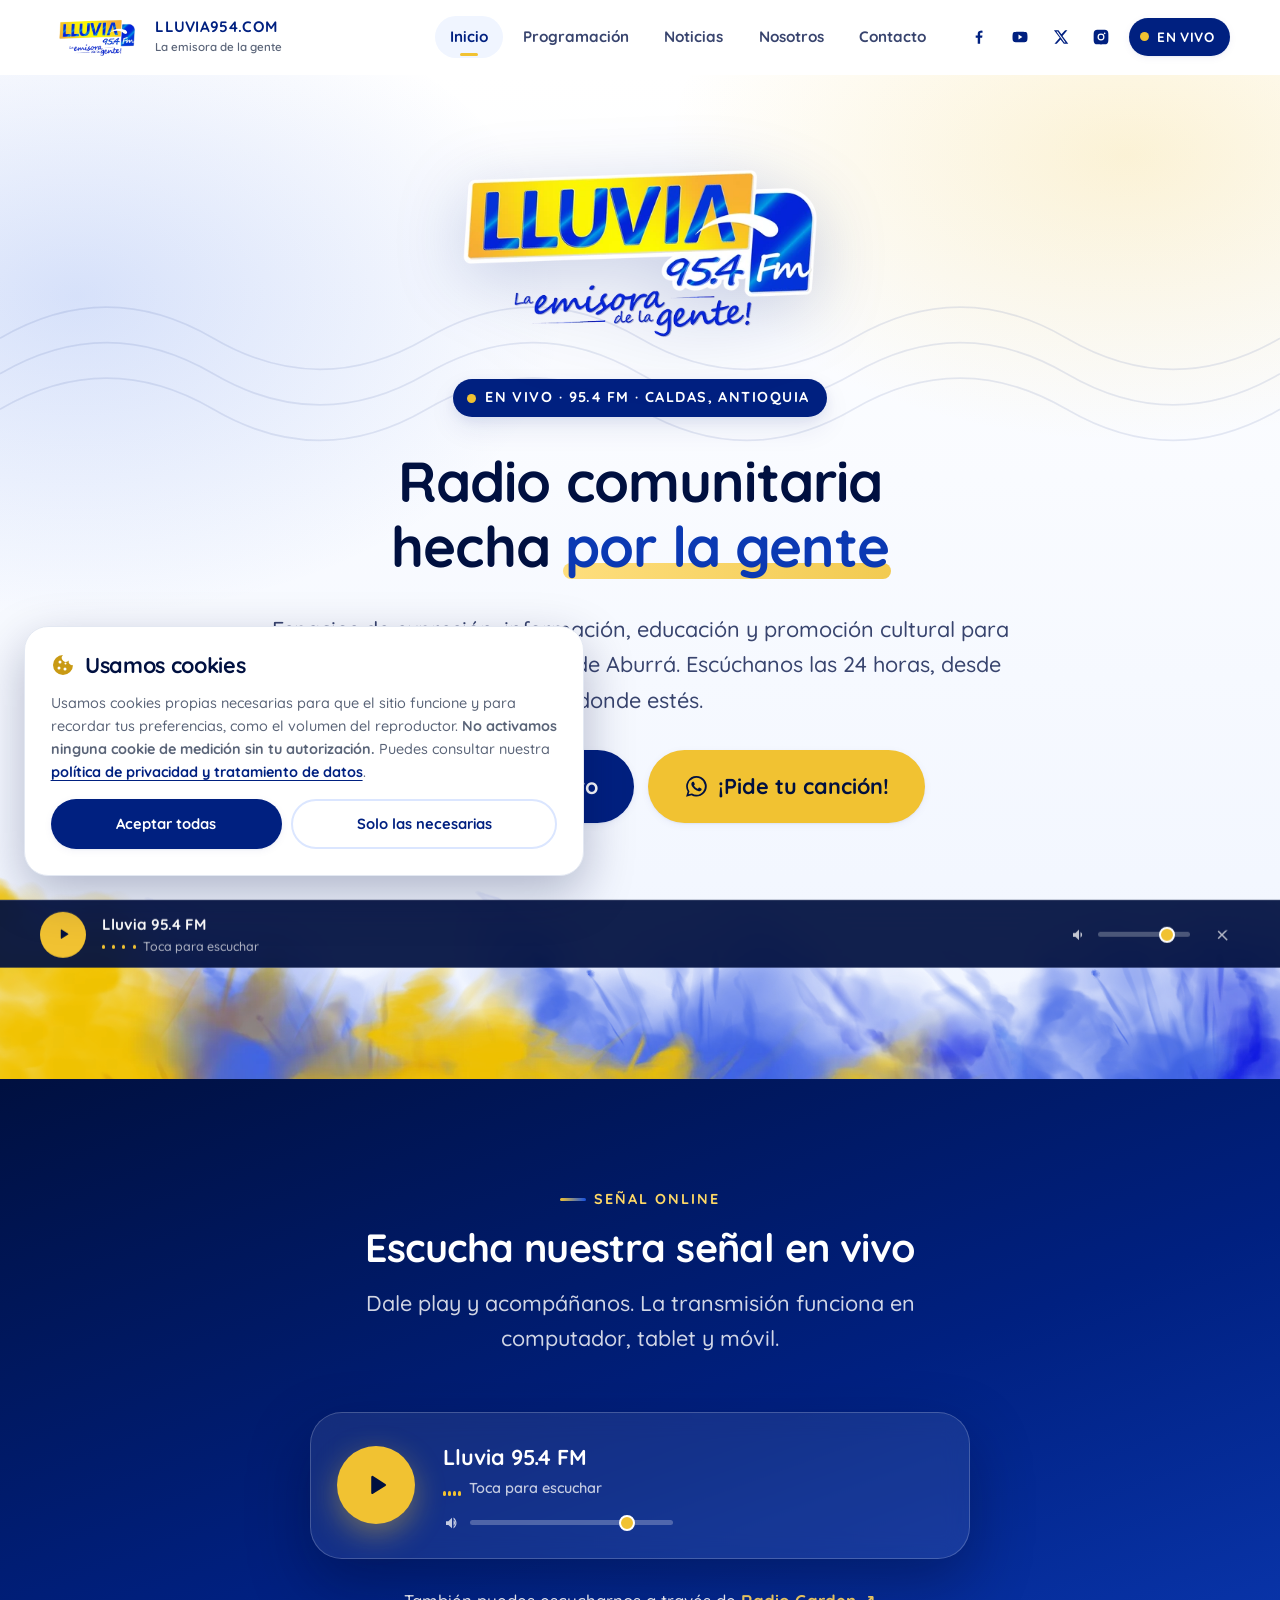
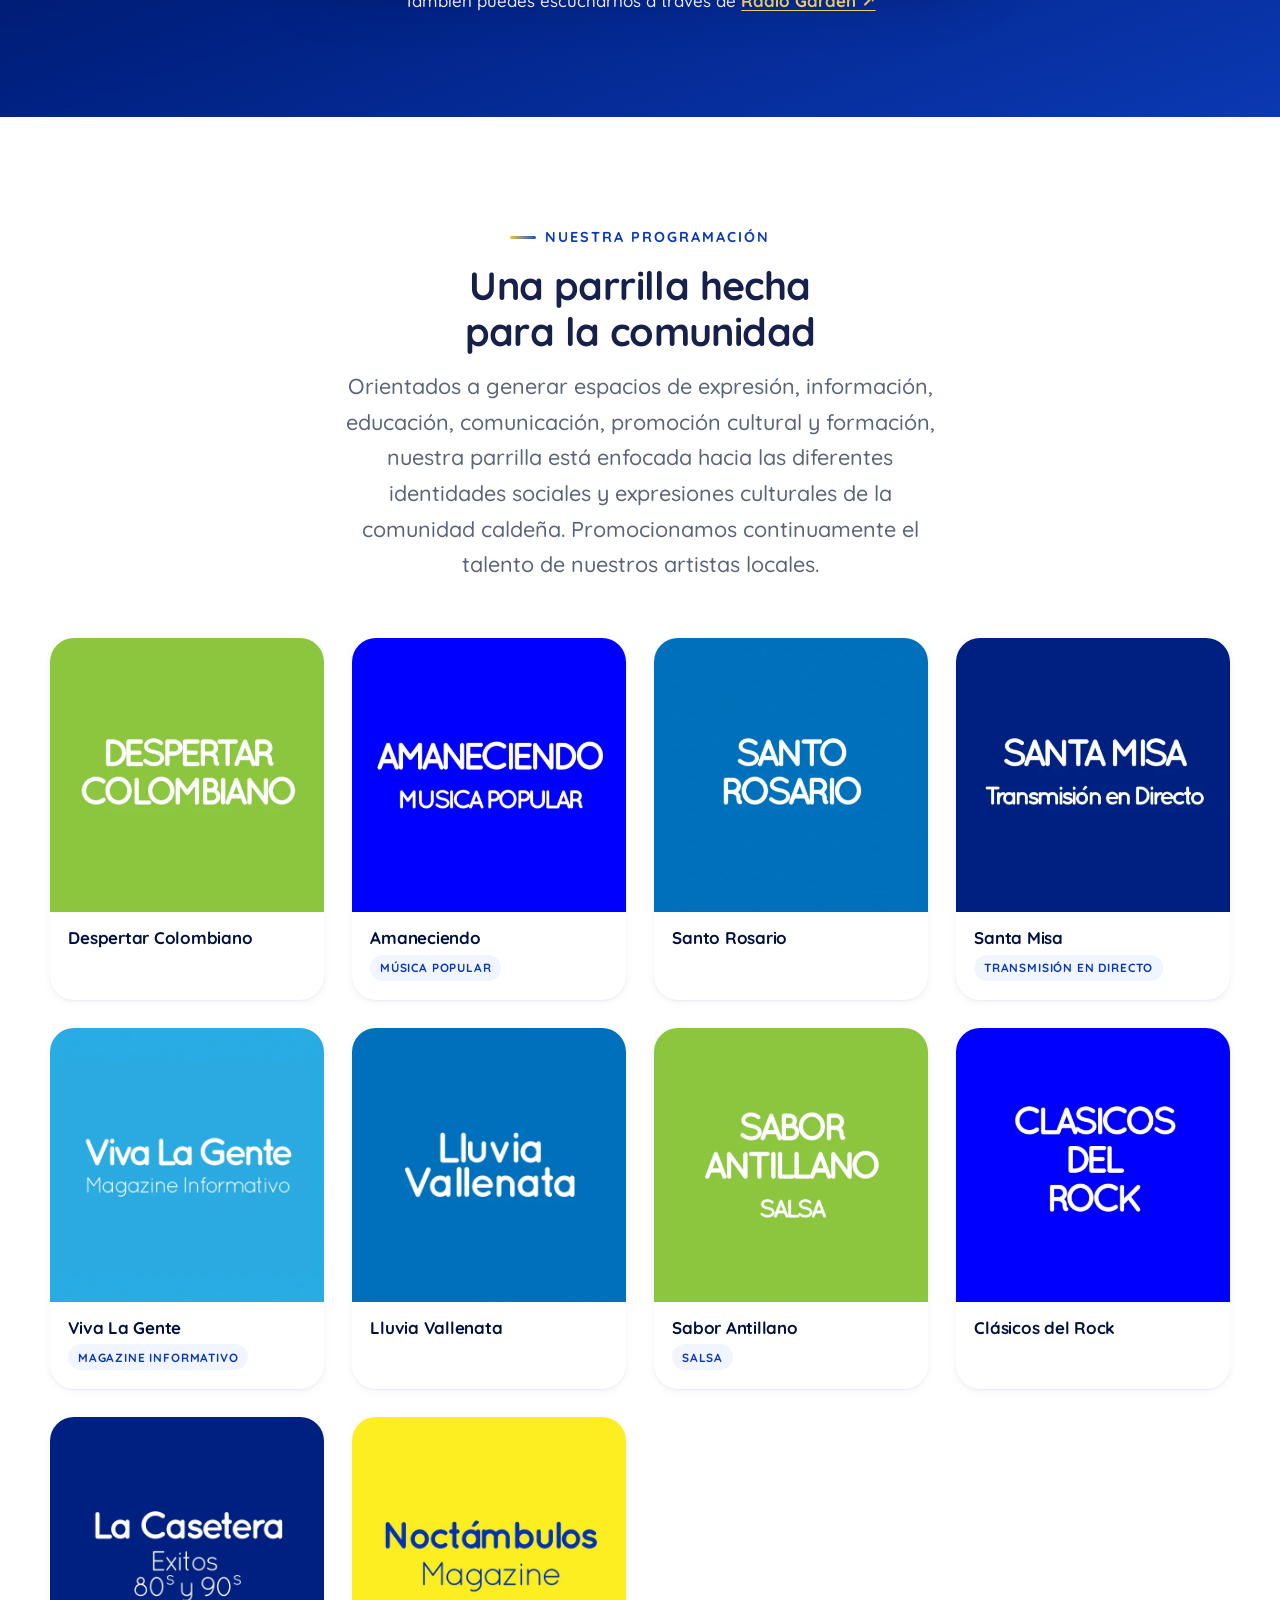
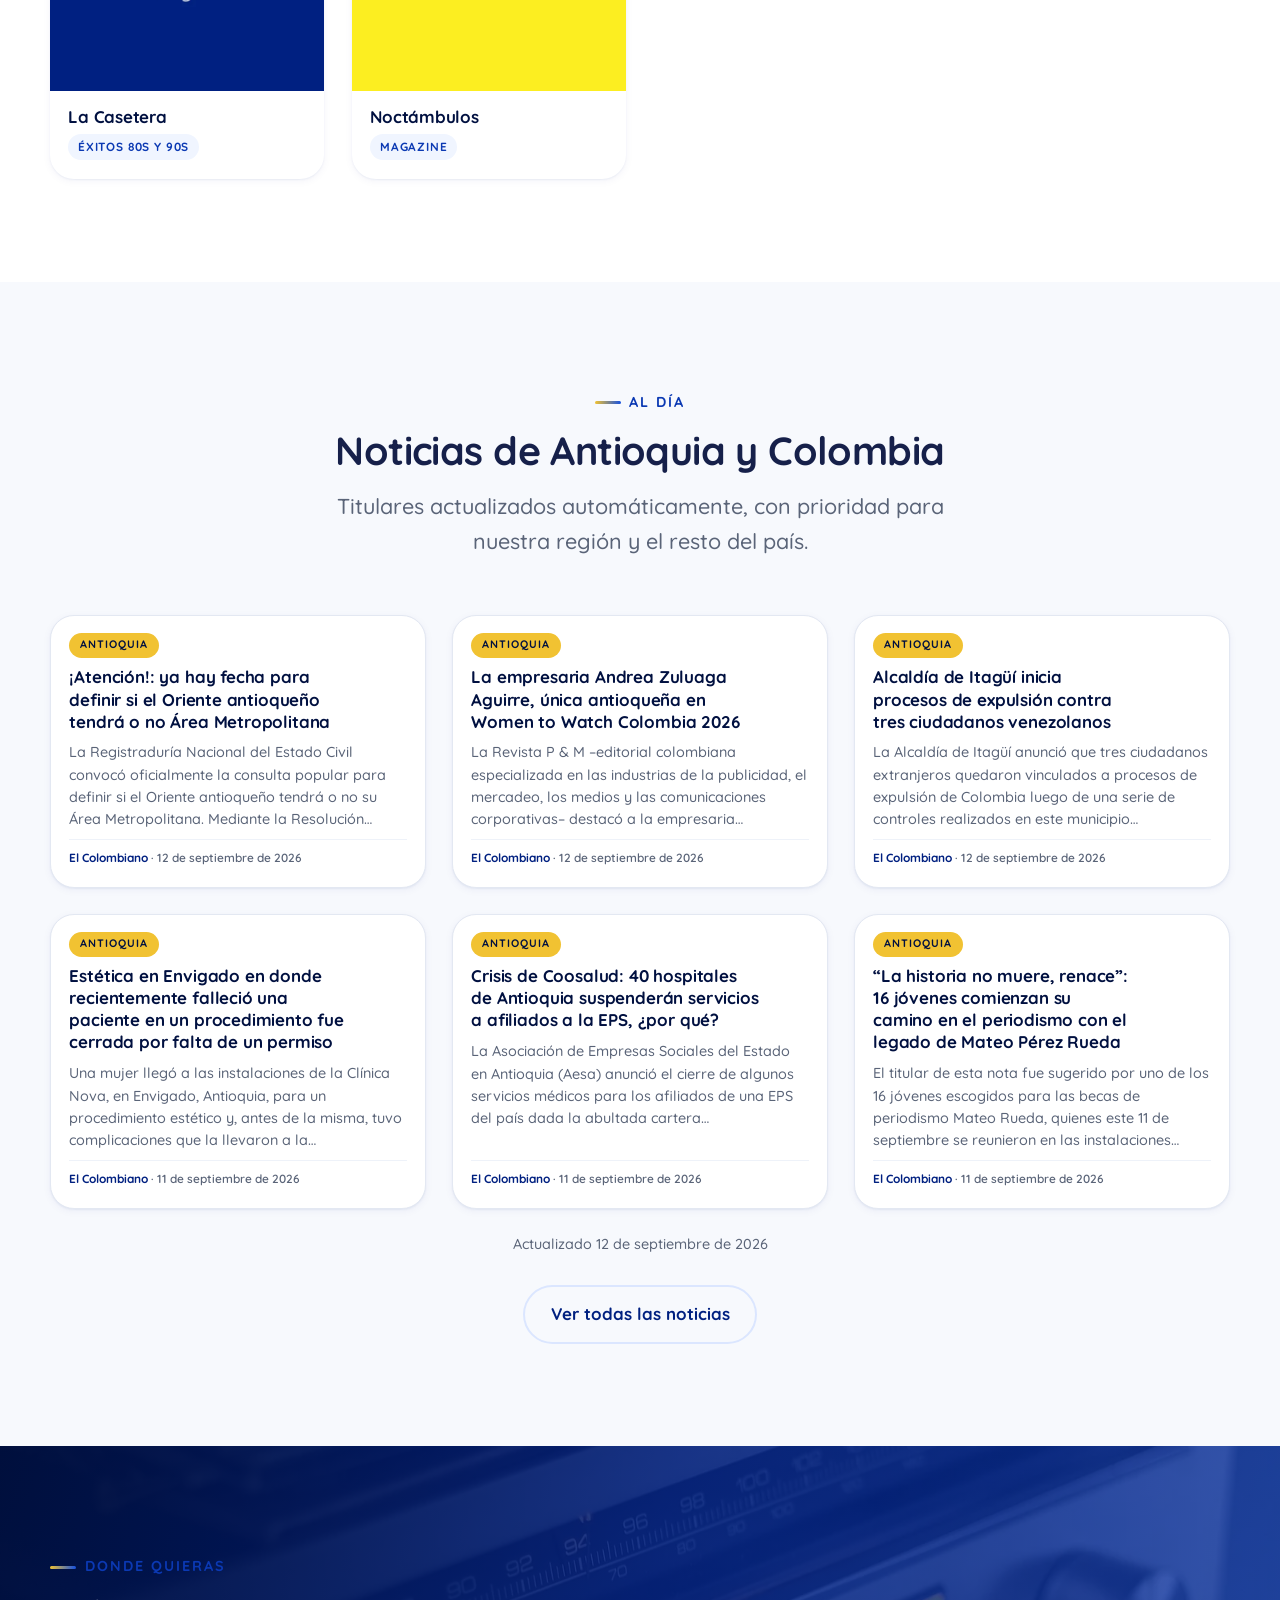
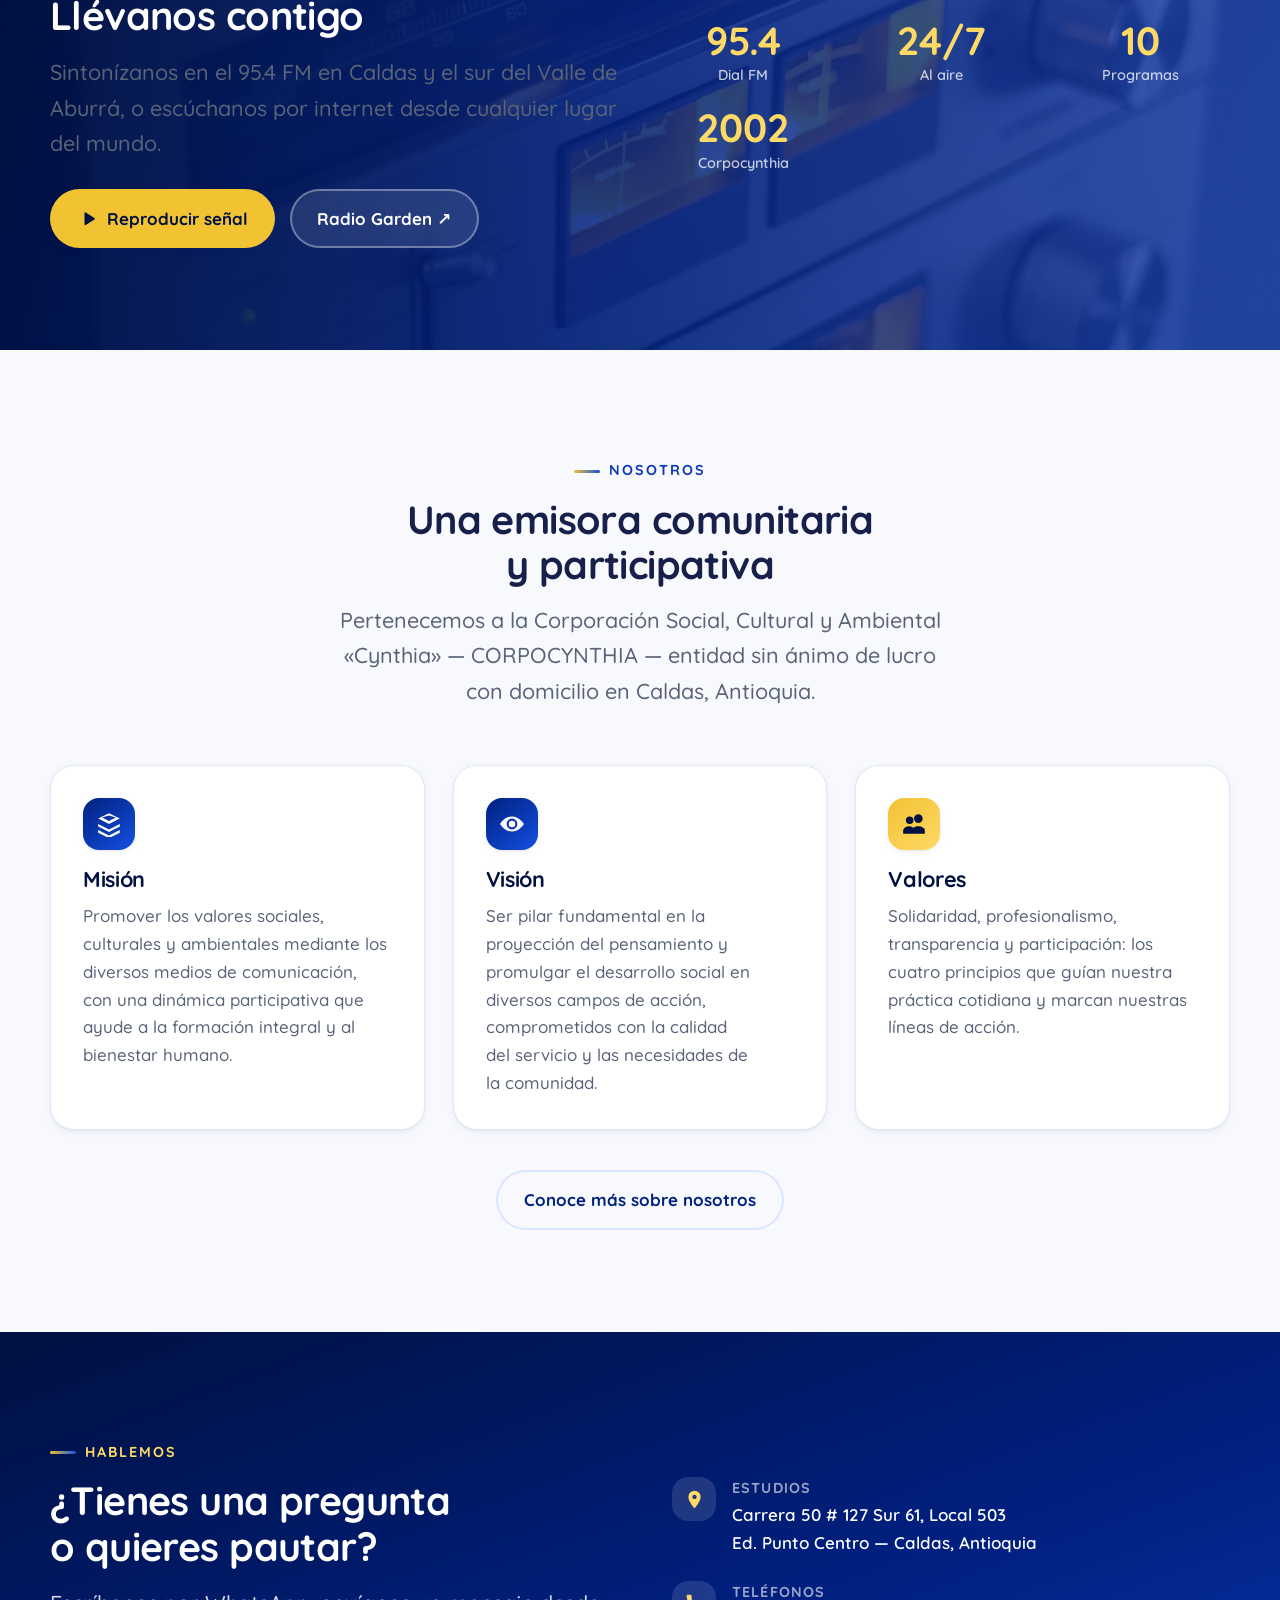
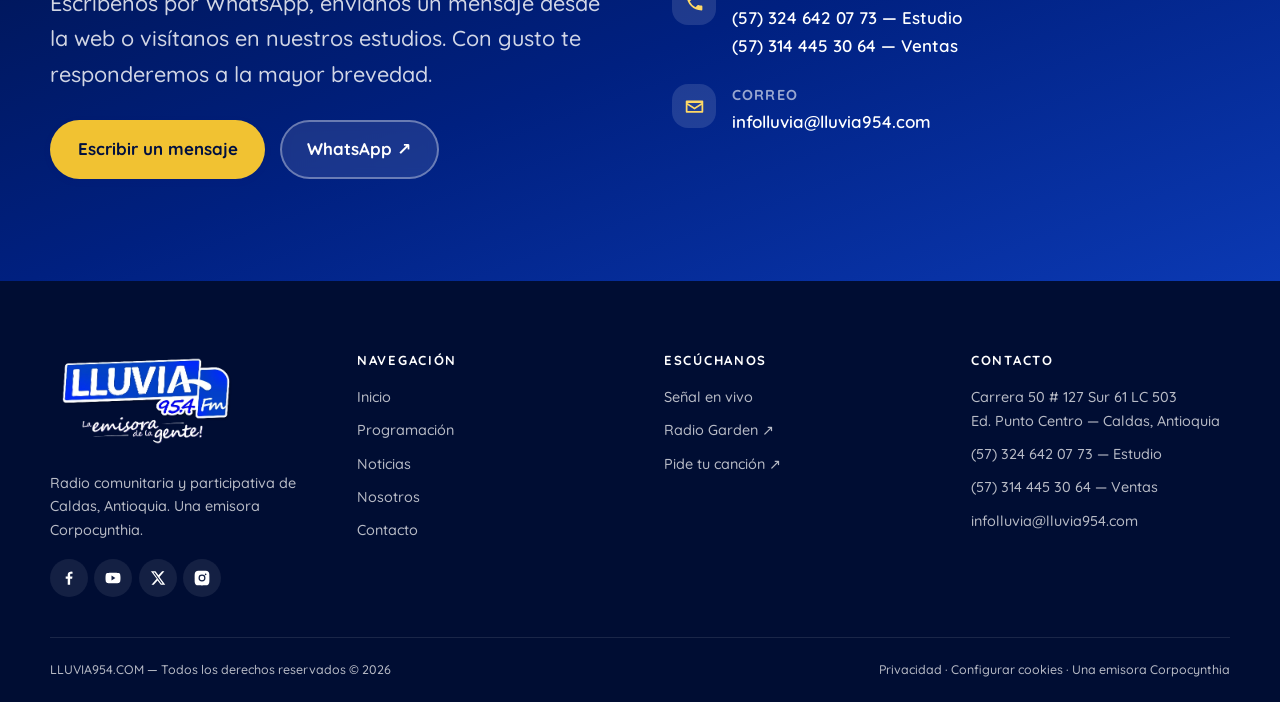
==== index.html @ 8b08c4e3 "Rediseño completo de lluvia954.com (vista previa) Moderniza la interfaz conservando la identidad vis" ====
<!DOCTYPE html>
<html lang="es-CO">
<head>
<meta charset="utf-8">
<meta name="viewport" content="width=device-width, initial-scale=1">
<title>Lluvia 95.4 FM — La emisora de la gente | Caldas, Antioquia</title>
<meta name="description" content="Escucha en vivo Lluvia 95.4 FM, la emisora comunitaria y participativa de Caldas, Antioquia. Programación cultural, informativa y musical las 24 horas.">
<meta name="author" content="Corpocynthia">
<meta name="theme-color" content="#002080">
<link rel="canonical" href="https://lluvia954.com/">

<!-- Open Graph / redes sociales -->
<meta property="og:type" content="website">
<meta property="og:locale" content="es_CO">
<meta property="og:site_name" content="LLUVIA 95.4 FM">
<meta property="og:title" content="Lluvia 95.4 FM — La emisora de la gente">
<meta property="og:description" content="Radio comunitaria y participativa de Caldas, Antioquia. Escúchanos en vivo las 24 horas.">
<meta property="og:url" content="https://lluvia954.com/">
<meta property="og:image" content="https://lluvia954.com/images/LogoHeaderHD2.png">
<meta name="twitter:card" content="summary_large_image">
<meta name="twitter:site" content="@lluvia954fm">

<link rel="icon" href="assets/img/favicon.ico" type="image/vnd.microsoft.icon">

<!-- Quicksand: tipografía actual del sitio, cargada de forma no bloqueante -->
<link rel="preconnect" href="https://fonts.googleapis.com">
<link rel="preconnect" href="https://fonts.gstatic.com" crossorigin>
<link rel="stylesheet" href="https://fonts.googleapis.com/css2?family=Quicksand:wght@500;600;700;800&display=swap">
<link rel="stylesheet" href="assets/css/style.css?v=20260912c">

<script type="application/ld+json">
{
  "@context": "https://schema.org",
  "@type": "RadioStation",
  "name": "Lluvia 95.4 FM",
  "alternateName": "La emisora de la gente",
  "url": "https://lluvia954.com/",
  "logo": "https://lluvia954.com/images/LogoHeaderHD2.png",
  "slogan": "La emisora de la gente",
  "broadcastFrequency": "95.4 FM",
  "email": "infolluvia@lluvia954.com",
  "telephone": "+573246420773",
  "parentOrganization": {
    "@type": "Organization",
    "name": "Corporación Social, Cultural y Ambiental Cynthia (CORPOCYNTHIA)"
  },
  "address": {
    "@type": "PostalAddress",
    "streetAddress": "Carrera 50 # 127 Sur 61, Local 503, Edificio Punto Centro",
    "addressLocality": "Caldas",
    "addressRegion": "Antioquia",
    "addressCountry": "CO"
  },
  "sameAs": [
    "https://www.facebook.com/lluvia95.4fm",
    "https://www.youtube.com/channel/UCA2hxiSh7EQOa8jrca1sIJg",
    "https://twitter.com/lluvia954fm",
    "https://www.instagram.com/lluvia95.4fm/"
  ]
}
</script>
</head>
<body>

<a class="skip-link" href="#contenido">Saltar al contenido</a>

<!-- ====================== CABECERA ====================== -->
<header class="site-header">
  <div class="container header-inner">
    <a class="brand" href="index.html" aria-label="Lluvia 95.4 FM — Inicio">
      <picture>
        <source srcset="assets/img/LogoHeaderHD2.webp" type="image/webp">
        <img src="assets/img/LogoHeaderHD2.png" width="580" height="259" alt="Lluvia 95.4 FM">
      </picture>
      <span class="brand-text">
        <b>LLUVIA954.COM</b>
        <span>La emisora de la gente</span>
      </span>
    </a>

    <nav class="nav" aria-label="Navegación principal">
      <ul>
        <li><a href="index.html" aria-current="page">Inicio</a></li>
        <li><a href="index.html#programacion">Programación</a></li>
        <li><a href="noticias.html">Noticias</a></li>
        <li><a href="nosotros.html">Nosotros</a></li>
        <li><a href="contacto.html">Contacto</a></li>
      </ul>
    </nav>

    <div class="header-actions">
      <ul class="social-row">
        <li><a href="https://www.facebook.com/lluvia95.4fm" target="_blank" rel="noopener" aria-label="Facebook de Lluvia 95.4 FM"><svg viewBox="0 0 24 24" fill="currentColor" aria-hidden="true"><path d="M13.5 21v-8h2.7l.4-3.1h-3.1V7.9c0-.9.25-1.5 1.54-1.5H16.7V3.63A21 21 0 0 0 14.3 3.5c-2.37 0-4 1.45-4 4.11V9.9H7.6V13h2.7v8Z"/></svg></a></li>
        <li><a href="https://www.youtube.com/channel/UCA2hxiSh7EQOa8jrca1sIJg" target="_blank" rel="noopener" aria-label="YouTube de Lluvia 95.4 FM"><svg viewBox="0 0 24 24" fill="currentColor" aria-hidden="true"><path d="M21.6 7.2a2.5 2.5 0 0 0-1.76-1.77C18.25 5 12 5 12 5s-6.25 0-7.84.43A2.5 2.5 0 0 0 2.4 7.2 26 26 0 0 0 2 12a26 26 0 0 0 .4 4.8 2.5 2.5 0 0 0 1.76 1.77C5.75 19 12 19 12 19s6.25 0 7.84-.43a2.5 2.5 0 0 0 1.76-1.77A26 26 0 0 0 22 12a26 26 0 0 0-.4-4.8ZM10 15.2V8.8l5.2 3.2Z"/></svg></a></li>
        <li><a href="https://twitter.com/lluvia954fm" target="_blank" rel="noopener" aria-label="X (Twitter) de Lluvia 95.4 FM"><svg viewBox="0 0 24 24" fill="currentColor" aria-hidden="true"><path d="M17.5 3h3l-6.56 7.5L21.7 21h-5.9l-4.4-5.77L6.3 21H3.3l7-8L2.6 3h6l4 5.3Zm-1.05 16.2h1.66L7.6 4.7H5.83Z"/></svg></a></li>
        <li><a href="https://www.instagram.com/lluvia95.4fm/" target="_blank" rel="noopener" aria-label="Instagram de Lluvia 95.4 FM"><svg viewBox="0 0 24 24" fill="currentColor" aria-hidden="true"><path d="M12 2.2c3.2 0 3.58 0 4.85.07 3.25.15 4.77 1.69 4.92 4.92.06 1.27.07 1.65.07 4.85s0 3.58-.07 4.85c-.15 3.23-1.66 4.77-4.92 4.92-1.27.06-1.64.07-4.85.07s-3.58 0-4.85-.07c-3.26-.15-4.77-1.7-4.92-4.92C2.2 15.58 2.2 15.2 2.2 12s0-3.58.07-4.85C2.42 3.92 3.93 2.38 7.15 2.23 8.42 2.2 8.8 2.2 12 2.2Zm0 5.16a4.64 4.64 0 1 0 0 9.28 4.64 4.64 0 0 0 0-9.28Zm0 7.65a3.01 3.01 0 1 1 0-6.02 3.01 3.01 0 0 1 0 6.02Zm4.83-8.89a1.08 1.08 0 1 0 0 2.17 1.08 1.08 0 0 0 0-2.17Z"/></svg></a></li>
      </ul>

      <button class="live-btn" type="button" data-player-toggle aria-pressed="false" aria-label="Reproducir la transmisión en vivo">
        <span class="live-dot" aria-hidden="true"></span>
        <span class="live-label">EN VIVO</span>
      </button>

      <button class="burger" type="button" aria-expanded="false" aria-controls="menu-movil" aria-label="Abrir menú">
        <span aria-hidden="true"></span>
      </button>
    </div>
  </div>
</header>

<!-- ====================== MENÚ MÓVIL ====================== -->
<div class="mobile-nav" id="menu-movil" aria-hidden="true">
  <div class="mobile-nav__backdrop"></div>
  <div class="mobile-nav__panel" role="dialog" aria-modal="true" aria-label="Menú de navegación">
    <div class="mobile-nav__top">
      <img src="assets/img/Welcome-LLuvia954.webp" width="479" height="240" alt="Lluvia 95.4 FM">
      <button class="mobile-nav__close" type="button" aria-label="Cerrar menú">&times;</button>
    </div>
    <nav class="mobile-nav__links" aria-label="Navegación móvil">
      <a href="index.html" aria-current="page">Inicio</a>
      <a href="index.html#programacion">Programación</a>
      <a href="noticias.html">Noticias</a>
      <a href="nosotros.html">Nosotros</a>
      <a href="contacto.html">Contacto</a>
    </nav>
    <div class="mobile-nav__footer">
      <a class="btn btn--gold btn--block" href="https://api.whatsapp.com/send?phone=573246420773&amp;text=Saludos,%20les%20contacto%20v%C3%ADa%20web." target="_blank" rel="noopener">
        <svg viewBox="0 0 24 24" fill="currentColor" aria-hidden="true"><path d="M12.04 2a9.9 9.9 0 0 0-8.5 14.94L2 22l5.2-1.5A9.9 9.9 0 1 0 12.04 2Zm0 18.1a8.2 8.2 0 0 1-4.2-1.15l-.3-.18-3.1.9.83-3.02-.2-.31a8.2 8.2 0 1 1 6.97 3.76Zm4.5-6.15c-.24-.12-1.45-.72-1.68-.8s-.39-.12-.55.12-.63.8-.78.96-.28.18-.52.06a6.7 6.7 0 0 1-3.35-2.93c-.25-.43.25-.4.72-1.33.08-.16.04-.3-.02-.42s-.55-1.33-.76-1.81c-.2-.48-.4-.41-.55-.42h-.47a.9.9 0 0 0-.65.3 2.75 2.75 0 0 0-.86 2.05 4.8 4.8 0 0 0 1 2.54 10.9 10.9 0 0 0 4.2 3.7c1.55.67 2.16.73 2.94.61.47-.07 1.45-.59 1.66-1.17s.2-1.07.14-1.17-.22-.18-.46-.3Z"/></svg>
        Pide tu canción
      </a>
      <ul class="social-row">
        <li><a href="https://www.facebook.com/lluvia95.4fm" target="_blank" rel="noopener" aria-label="Facebook"><svg viewBox="0 0 24 24" fill="currentColor" aria-hidden="true"><path d="M13.5 21v-8h2.7l.4-3.1h-3.1V7.9c0-.9.25-1.5 1.54-1.5H16.7V3.63A21 21 0 0 0 14.3 3.5c-2.37 0-4 1.45-4 4.11V9.9H7.6V13h2.7v8Z"/></svg></a></li>
        <li><a href="https://www.youtube.com/channel/UCA2hxiSh7EQOa8jrca1sIJg" target="_blank" rel="noopener" aria-label="YouTube"><svg viewBox="0 0 24 24" fill="currentColor" aria-hidden="true"><path d="M21.6 7.2a2.5 2.5 0 0 0-1.76-1.77C18.25 5 12 5 12 5s-6.25 0-7.84.43A2.5 2.5 0 0 0 2.4 7.2 26 26 0 0 0 2 12a26 26 0 0 0 .4 4.8 2.5 2.5 0 0 0 1.76 1.77C5.75 19 12 19 12 19s6.25 0 7.84-.43a2.5 2.5 0 0 0 1.76-1.77A26 26 0 0 0 22 12a26 26 0 0 0-.4-4.8ZM10 15.2V8.8l5.2 3.2Z"/></svg></a></li>
        <li><a href="https://twitter.com/lluvia954fm" target="_blank" rel="noopener" aria-label="X (Twitter)"><svg viewBox="0 0 24 24" fill="currentColor" aria-hidden="true"><path d="M17.5 3h3l-6.56 7.5L21.7 21h-5.9l-4.4-5.77L6.3 21H3.3l7-8L2.6 3h6l4 5.3Zm-1.05 16.2h1.66L7.6 4.7H5.83Z"/></svg></a></li>
        <li><a href="https://www.instagram.com/lluvia95.4fm/" target="_blank" rel="noopener" aria-label="Instagram"><svg viewBox="0 0 24 24" fill="currentColor" aria-hidden="true"><path d="M12 2.2c3.2 0 3.58 0 4.85.07 3.25.15 4.77 1.69 4.92 4.92.06 1.27.07 1.65.07 4.85s0 3.58-.07 4.85c-.15 3.23-1.66 4.77-4.92 4.92-1.27.06-1.64.07-4.85.07s-3.58 0-4.85-.07c-3.26-.15-4.77-1.7-4.92-4.92C2.2 15.58 2.2 15.2 2.2 12s0-3.58.07-4.85C2.42 3.92 3.93 2.38 7.15 2.23 8.42 2.2 8.8 2.2 12 2.2Zm0 5.16a4.64 4.64 0 1 0 0 9.28 4.64 4.64 0 0 0 0-9.28Zm0 7.65a3.01 3.01 0 1 1 0-6.02 3.01 3.01 0 0 1 0 6.02Zm4.83-8.89a1.08 1.08 0 1 0 0 2.17 1.08 1.08 0 0 0 0-2.17Z"/></svg></a></li>
      </ul>
    </div>
  </div>
</div>

<main id="contenido">

  <!-- ====================== HERO ====================== -->
  <section class="hero">
    <svg class="hero__waves" viewBox="0 0 1440 220" preserveAspectRatio="none" aria-hidden="true" focusable="false">
      <path d="M0 110 Q 120 40 240 110 T 480 110 T 720 110 T 960 110 T 1200 110 T 1440 110" fill="none" stroke="currentColor" stroke-width="2"/>
      <path d="M0 150 Q 120 80 240 150 T 480 150 T 720 150 T 960 150 T 1200 150 T 1440 150" fill="none" stroke="currentColor" stroke-width="2"/>
      <path d="M0 70 Q 120 0 240 70 T 480 70 T 720 70 T 960 70 T 1200 70 T 1440 70" fill="none" stroke="currentColor" stroke-width="2"/>
    </svg>

    <div class="container hero__inner">
      <picture>
        <source srcset="assets/img/LogoHeaderHD2.webp" type="image/webp">
        <img class="hero__logo" src="assets/img/LogoHeaderHD2.png" width="580" height="259" fetchpriority="high"
             alt="Lluvia 95.4 FM — La emisora de la gente">
      </picture>

      <span class="live-pill">
        <span class="live-dot" aria-hidden="true"></span>
        En vivo · 95.4 FM · Caldas, Antioquia
      </span>

      <h1>Radio comunitaria hecha <em>por la gente</em></h1>

      <p class="hero__lead">
        Espacios de expresión, información, educación y promoción cultural para Caldas
        y todo el sur del Valle de Aburrá. Escúchanos las 24 horas, desde donde estés.
      </p>

      <div class="btn-row btn-row--center">
        <button class="btn btn--primary btn--lg" type="button" data-player-toggle aria-pressed="false" aria-label="Reproducir la transmisión en vivo">
          <svg viewBox="0 0 24 24" fill="currentColor" aria-hidden="true"><path d="M8 5.14v13.72a1 1 0 0 0 1.53.85l10.74-6.86a1 1 0 0 0 0-1.7L9.53 4.29A1 1 0 0 0 8 5.14Z"/></svg>
          Escuchar en vivo
        </button>
        <a class="btn btn--gold btn--lg" href="https://api.whatsapp.com/send?phone=573246420773&amp;text=Saludos,%20les%20contacto%20v%C3%ADa%20web." target="_blank" rel="noopener">
          <svg viewBox="0 0 24 24" fill="currentColor" aria-hidden="true"><path d="M12.04 2a9.9 9.9 0 0 0-8.5 14.94L2 22l5.2-1.5A9.9 9.9 0 1 0 12.04 2Zm0 18.1a8.2 8.2 0 0 1-4.2-1.15l-.3-.18-3.1.9.83-3.02-.2-.31a8.2 8.2 0 1 1 6.97 3.76Zm4.5-6.15c-.24-.12-1.45-.72-1.68-.8s-.39-.12-.55.12-.63.8-.78.96-.28.18-.52.06a6.7 6.7 0 0 1-3.35-2.93c-.25-.43.25-.4.72-1.33.08-.16.04-.3-.02-.42s-.55-1.33-.76-1.81c-.2-.48-.4-.41-.55-.42h-.47a.9.9 0 0 0-.65.3 2.75 2.75 0 0 0-.86 2.05 4.8 4.8 0 0 0 1 2.54 10.9 10.9 0 0 0 4.2 3.7c1.55.67 2.16.73 2.94.61.47-.07 1.45-.59 1.66-1.17s.2-1.07.14-1.17-.22-.18-.46-.3Z"/></svg>
          ¡Pide tu canción!
        </a>
      </div>
    </div>

    <img class="hero__brush" src="assets/img/BG-HEAD2.webp" width="1920" height="800" alt="" aria-hidden="true">
  </section>

  <!-- ====================== REPRODUCTOR ====================== -->
  <section class="section section--blue" id="escuchar">
    <div class="container">
      <div class="section-head reveal">
        <span class="eyebrow">Señal online</span>
        <h2>Escucha nuestra señal en vivo</h2>
        <p>Dale play y acompáñanos. La transmisión funciona en computador, tablet y móvil.</p>
      </div>

      <div class="player-card reveal" data-delay="1">
        <button class="play-btn" type="button" data-player-toggle aria-pressed="false" aria-label="Reproducir la transmisión en vivo">
          <svg class="icon-play" viewBox="0 0 24 24" fill="currentColor" aria-hidden="true"><path d="M8 5.14v13.72a1 1 0 0 0 1.53.85l10.74-6.86a1 1 0 0 0 0-1.7L9.53 4.29A1 1 0 0 0 8 5.14Z"/></svg>
          <svg class="icon-pause" viewBox="0 0 24 24" fill="currentColor" aria-hidden="true"><path d="M7 4.5h3.5v15H7Zm6.5 0H17v15h-3.5Z"/></svg>
        </button>

        <div class="player-meta">
          <p class="player-meta__station">Lluvia 95.4 FM</p>
          <p class="player-meta__status">
            <span class="eq" data-active="false" aria-hidden="true"><span></span><span></span><span></span><span></span></span>
            <span data-player-status role="status">Toca para escuchar</span>
          </p>
          <div class="volume-row">
            <svg viewBox="0 0 24 24" fill="currentColor" aria-hidden="true"><path d="M4 9.5v5h3.2L12 18.9V5.1L7.2 9.5Zm12.2 2.5a4 4 0 0 0-2.2-3.58v7.15A4 4 0 0 0 16.2 12Zm-2.2-7.2v2.06a6.5 6.5 0 0 1 0 10.28v2.06a8.5 8.5 0 0 0 0-14.4Z"/></svg>
            <label class="visually-hidden" for="vol-hero">Volumen</label>
            <input id="vol-hero" type="range" min="0" max="100" value="80" data-player-volume>
          </div>
        </div>
      </div>

      <p class="text-center mt-3 reveal" data-delay="2">
        También puedes escucharnos a través de
        <a href="http://radio.garden/listen/lluvia-stereo-radio/9Hl8FhTi" target="_blank" rel="noopener"
           style="color:var(--gold-400);font-weight:700">Radio Garden ↗</a>
      </p>
    </div>
  </section>

  <!-- ====================== PROGRAMACIÓN ====================== -->
  <section class="section" id="programacion">
    <div class="container">
      <div class="section-head reveal">
        <span class="eyebrow">Nuestra programación</span>
        <h2>Una parrilla hecha para la comunidad</h2>
        <p>
          Orientados a generar espacios de expresión, información, educación, comunicación,
          promoción cultural y formación, nuestra parrilla está enfocada hacia las diferentes
          identidades sociales y expresiones culturales de la comunidad caldeña. Promocionamos
          continuamente el talento de nuestros artistas locales.
        </p>
      </div>

      <div class="grid grid--4">
        <article class="program reveal">
          <div class="program__media"><img src="assets/img/P01-DC.webp" width="600" height="600" loading="lazy" alt="Despertar Colombiano"></div>
          <div class="program__body"><h3>Despertar Colombiano</h3></div>
        </article>

        <article class="program reveal" data-delay="1">
          <div class="program__media"><img src="assets/img/P03-AM.webp" width="600" height="600" loading="lazy" alt="Amaneciendo"></div>
          <div class="program__body"><h3>Amaneciendo</h3><span class="program__tag">Música popular</span></div>
        </article>

        <article class="program reveal" data-delay="2">
          <div class="program__media"><img src="assets/img/P02-SR.webp" width="600" height="600" loading="lazy" alt="Santo Rosario"></div>
          <div class="program__body"><h3>Santo Rosario</h3></div>
        </article>

        <article class="program reveal" data-delay="3">
          <div class="program__media"><img src="assets/img/P05-SM.webp" width="600" height="600" loading="lazy" alt="Santa Misa"></div>
          <div class="program__body"><h3>Santa Misa</h3><span class="program__tag">Transmisión en directo</span></div>
        </article>

        <article class="program reveal">
          <div class="program__media"><img src="assets/img/P04-VV.webp" width="600" height="600" loading="lazy" alt="Viva La Gente"></div>
          <div class="program__body"><h3>Viva La Gente</h3><span class="program__tag">Magazine informativo</span></div>
        </article>

        <article class="program reveal" data-delay="1">
          <div class="program__media"><img src="assets/img/P07-LV.webp" width="600" height="600" loading="lazy" alt="Lluvia Vallenata"></div>
          <div class="program__body"><h3>Lluvia Vallenata</h3></div>
        </article>

        <article class="program reveal" data-delay="2">
          <div class="program__media"><img src="assets/img/P06-SA.webp" width="600" height="600" loading="lazy" alt="Sabor Antillano"></div>
          <div class="program__body"><h3>Sabor Antillano</h3><span class="program__tag">Salsa</span></div>
        </article>

        <article class="program reveal" data-delay="3">
          <div class="program__media"><img src="assets/img/P08-CR.webp" width="600" height="600" loading="lazy" alt="Clásicos del Rock"></div>
          <div class="program__body"><h3>Clásicos del Rock</h3></div>
        </article>

        <article class="program reveal">
          <div class="program__media"><img src="assets/img/P10-LC.webp" width="600" height="600" loading="lazy" alt="La Casetera"></div>
          <div class="program__body"><h3>La Casetera</h3><span class="program__tag">Éxitos 80s y 90s</span></div>
        </article>

        <article class="program reveal" data-delay="1">
          <div class="program__media"><img src="assets/img/P09-NT.webp" width="600" height="600" loading="lazy" alt="Noctámbulos"></div>
          <div class="program__body"><h3>Noctámbulos</h3><span class="program__tag">Magazine</span></div>
        </article>
      </div>
    </div>
  </section>


  <!-- ====================== NOTICIAS ====================== -->
  <section class="section section--tint" id="noticias" data-noticias-seccion>
    <div class="container">
      <div class="section-head reveal">
        <span class="eyebrow">Al día</span>
        <h2>Noticias de Antioquia y Colombia</h2>
        <p>Titulares actualizados automáticamente, con prioridad para nuestra región y el resto del país.</p>
      </div>
      <p class="noticias-estado" data-noticias-estado>Cargando noticias…</p>
      <div class="noticias-grid" data-noticias data-limite="6"></div>
      <time class="noticias-sello" data-noticias-actualizado></time>
      <div class="btn-row btn-row--center mt-3">
        <a class="btn btn--ghost" href="noticias.html">Ver todas las noticias</a>
      </div>
    </div>
  </section>

  <!-- ====================== BANDA CON FOTO ====================== -->
  <section class="section media-band">
    <img class="media-band__bg" src="assets/img/Hifi.webp" width="1600" height="1067" loading="lazy" alt="" aria-hidden="true">
    <div class="container">
      <div class="grid grid--2" style="align-items:center">
        <div class="reveal">
          <span class="eyebrow">Donde quieras</span>
          <h2>Llévanos contigo</h2>
          <p class="lead mt-2">
            Sintonízanos en el 95.4 FM en Caldas y el sur del Valle de Aburrá, o escúchanos
            por internet desde cualquier lugar del mundo.
          </p>
          <div class="btn-row mt-3">
            <button class="btn btn--gold" type="button" data-player-toggle aria-pressed="false" aria-label="Reproducir la transmisión en vivo">
              <svg viewBox="0 0 24 24" fill="currentColor" aria-hidden="true"><path d="M8 5.14v13.72a1 1 0 0 0 1.53.85l10.74-6.86a1 1 0 0 0 0-1.7L9.53 4.29A1 1 0 0 0 8 5.14Z"/></svg>
              Reproducir señal
            </button>
            <a class="btn btn--on-blue" href="http://radio.garden/listen/lluvia-stereo-radio/9Hl8FhTi" target="_blank" rel="noopener">Radio Garden ↗</a>
          </div>
        </div>

        <div class="stats reveal" data-delay="1">
          <div class="stat"><b>95.4</b><span>Dial FM</span></div>
          <div class="stat"><b>24/7</b><span>Al aire</span></div>
          <div class="stat"><b>10</b><span>Programas</span></div>
          <div class="stat"><b>2002</b><span>Corpocynthia</span></div>
        </div>
      </div>
    </div>
  </section>

  <!-- ====================== QUIÉNES SOMOS ====================== -->
  <section class="section section--tint">
    <div class="container">
      <div class="section-head reveal">
        <span class="eyebrow">Nosotros</span>
        <h2>Una emisora comunitaria y participativa</h2>
        <p>
          Pertenecemos a la Corporación Social, Cultural y Ambiental «Cynthia» — CORPOCYNTHIA —
          entidad sin ánimo de lucro con domicilio en Caldas, Antioquia.
        </p>
      </div>

      <div class="grid grid--3">
        <article class="card reveal">
          <div class="card__icon" aria-hidden="true"><svg viewBox="0 0 24 24" fill="currentColor"><path d="M12 2 2 7l10 5 10-5Zm0 7.2L5.6 6 12 4.2 18.4 6ZM2 12l10 5 10-5v2.4l-10 5-10-5Zm0 5.6 10 5 10-5V20l-10 5-10-5Z"/></svg></div>
          <h3>Misión</h3>
          <p>
            Promover los valores sociales, culturales y ambientales mediante los diversos medios
            de comunicación, con una dinámica participativa que ayude a la formación integral
            y al bienestar humano.
          </p>
        </article>

        <article class="card reveal" data-delay="1">
          <div class="card__icon" aria-hidden="true"><svg viewBox="0 0 24 24" fill="currentColor"><path d="M12 5C6.5 5 2.5 9.5 1 12c1.5 2.5 5.5 7 11 7s9.5-4.5 11-7c-1.5-2.5-5.5-7-11-7Zm0 12a5 5 0 1 1 0-10 5 5 0 0 1 0 10Zm0-8a3 3 0 1 0 0 6 3 3 0 0 0 0-6Z"/></svg></div>
          <h3>Visión</h3>
          <p>
            Ser pilar fundamental en la proyección del pensamiento y promulgar el desarrollo
            social en diversos campos de acción, comprometidos con la calidad del servicio
            y las necesidades de la comunidad.
          </p>
        </article>

        <article class="card reveal" data-delay="2">
          <div class="card__icon card__icon--gold" aria-hidden="true"><svg viewBox="0 0 24 24" fill="currentColor"><path d="M16 11a4 4 0 1 0-4-4 4 4 0 0 0 4 4Zm-8 1a3.5 3.5 0 1 0-3.5-3.5A3.5 3.5 0 0 0 8 12Zm0 2c-2.7 0-6 1.34-6 4v3h8v-3c0-1.1.45-2.1 1.2-2.9A9.6 9.6 0 0 0 8 14Zm8 0c-3.1 0-6 1.57-6 3.6V21h12v-3.4c0-2.03-2.9-3.6-6-3.6Z"/></svg></div>
          <h3>Valores</h3>
          <p>
            Solidaridad, profesionalismo, transparencia y participación: los cuatro principios
            que guían nuestra práctica cotidiana y marcan nuestras líneas de acción.
          </p>
        </article>
      </div>

      <div class="btn-row btn-row--center mt-4 reveal">
        <a class="btn btn--ghost" href="nosotros.html">Conoce más sobre nosotros</a>
      </div>
    </div>
  </section>

  <!-- ====================== CONTACTO ====================== -->
  <section class="section section--blue">
    <div class="container">
      <div class="grid grid--2" style="align-items:center;gap:clamp(2rem,5vw,4rem)">
        <div class="reveal">
          <span class="eyebrow">Hablemos</span>
          <h2>¿Tienes una pregunta o quieres pautar?</h2>
          <p class="lead mt-2">
            Escríbenos por WhatsApp, envíanos un mensaje desde la web o visítanos en nuestros estudios.
            Con gusto te responderemos a la mayor brevedad.
          </p>
          <div class="btn-row mt-3">
            <a class="btn btn--gold" href="contacto.html">Escribir un mensaje</a>
            <a class="btn btn--on-blue" href="https://api.whatsapp.com/send?phone=573246420773&amp;text=Saludos,%20les%20contacto%20v%C3%ADa%20web." target="_blank" rel="noopener">WhatsApp ↗</a>
          </div>
        </div>

        <div class="grid reveal" data-delay="1" style="gap:1.5rem">
          <div class="contact-item">
            <span class="contact-item__icon" aria-hidden="true"><svg viewBox="0 0 24 24" fill="currentColor"><path d="M12 2a7 7 0 0 0-7 7c0 5.25 7 13 7 13s7-7.75 7-13a7 7 0 0 0-7-7Zm0 9.5A2.5 2.5 0 1 1 14.5 9 2.5 2.5 0 0 1 12 11.5Z"/></svg></span>
            <div><b>Estudios</b><p>Carrera 50 # 127 Sur 61, Local 503<br>Ed. Punto Centro — Caldas, Antioquia</p></div>
          </div>
          <div class="contact-item">
            <span class="contact-item__icon" aria-hidden="true"><svg viewBox="0 0 24 24" fill="currentColor"><path d="M6.6 10.8a15.1 15.1 0 0 0 6.6 6.6l2.2-2.2a1 1 0 0 1 1-.24 11.4 11.4 0 0 0 3.6.58 1 1 0 0 1 1 1V20a1 1 0 0 1-1 1A17 17 0 0 1 3 4a1 1 0 0 1 1-1h3.5a1 1 0 0 1 1 1 11.4 11.4 0 0 0 .58 3.6 1 1 0 0 1-.25 1Z"/></svg></span>
            <div><b>Teléfonos</b><p><a href="tel:+573246420773">(57) 324 642 07 73</a> — Estudio<br><a href="tel:+573144453064">(57) 314 445 30 64</a> — Ventas</p></div>
          </div>
          <div class="contact-item">
            <span class="contact-item__icon" aria-hidden="true"><svg viewBox="0 0 24 24" fill="currentColor"><path d="M3 5h18a1 1 0 0 1 1 1v12a1 1 0 0 1-1 1H3a1 1 0 0 1-1-1V6a1 1 0 0 1 1-1Zm9 8.1 8-5.1H4Zm0 2.3L4 10.2V17h16v-6.8Z"/></svg></span>
            <div><b>Correo</b><p><a href="mailto:infolluvia@lluvia954.com">infolluvia@lluvia954.com</a></p></div>
          </div>
        </div>
      </div>
    </div>
  </section>

</main>

<!-- ====================== PIE DE PÁGINA ====================== -->
<footer class="site-footer">
  <div class="container">
    <div class="footer-grid">
      <div class="footer-brand">
        <img src="assets/img/Welcome-LLuvia954.webp" width="479" height="240" loading="lazy" alt="Lluvia 95.4 FM">
        <p>Radio comunitaria y participativa de Caldas, Antioquia. Una emisora Corpocynthia.</p>
        <ul class="social-row mt-2">
          <li><a href="https://www.facebook.com/lluvia95.4fm" target="_blank" rel="noopener" aria-label="Facebook"><svg viewBox="0 0 24 24" fill="currentColor" aria-hidden="true"><path d="M13.5 21v-8h2.7l.4-3.1h-3.1V7.9c0-.9.25-1.5 1.54-1.5H16.7V3.63A21 21 0 0 0 14.3 3.5c-2.37 0-4 1.45-4 4.11V9.9H7.6V13h2.7v8Z"/></svg></a></li>
          <li><a href="https://www.youtube.com/channel/UCA2hxiSh7EQOa8jrca1sIJg" target="_blank" rel="noopener" aria-label="YouTube"><svg viewBox="0 0 24 24" fill="currentColor" aria-hidden="true"><path d="M21.6 7.2a2.5 2.5 0 0 0-1.76-1.77C18.25 5 12 5 12 5s-6.25 0-7.84.43A2.5 2.5 0 0 0 2.4 7.2 26 26 0 0 0 2 12a26 26 0 0 0 .4 4.8 2.5 2.5 0 0 0 1.76 1.77C5.75 19 12 19 12 19s6.25 0 7.84-.43a2.5 2.5 0 0 0 1.76-1.77A26 26 0 0 0 22 12a26 26 0 0 0-.4-4.8ZM10 15.2V8.8l5.2 3.2Z"/></svg></a></li>
          <li><a href="https://twitter.com/lluvia954fm" target="_blank" rel="noopener" aria-label="X (Twitter)"><svg viewBox="0 0 24 24" fill="currentColor" aria-hidden="true"><path d="M17.5 3h3l-6.56 7.5L21.7 21h-5.9l-4.4-5.77L6.3 21H3.3l7-8L2.6 3h6l4 5.3Zm-1.05 16.2h1.66L7.6 4.7H5.83Z"/></svg></a></li>
          <li><a href="https://www.instagram.com/lluvia95.4fm/" target="_blank" rel="noopener" aria-label="Instagram"><svg viewBox="0 0 24 24" fill="currentColor" aria-hidden="true"><path d="M12 2.2c3.2 0 3.58 0 4.85.07 3.25.15 4.77 1.69 4.92 4.92.06 1.27.07 1.65.07 4.85s0 3.58-.07 4.85c-.15 3.23-1.66 4.77-4.92 4.92-1.27.06-1.64.07-4.85.07s-3.58 0-4.85-.07c-3.26-.15-4.77-1.7-4.92-4.92C2.2 15.58 2.2 15.2 2.2 12s0-3.58.07-4.85C2.42 3.92 3.93 2.38 7.15 2.23 8.42 2.2 8.8 2.2 12 2.2Zm0 5.16a4.64 4.64 0 1 0 0 9.28 4.64 4.64 0 0 0 0-9.28Zm0 7.65a3.01 3.01 0 1 1 0-6.02 3.01 3.01 0 0 1 0 6.02Zm4.83-8.89a1.08 1.08 0 1 0 0 2.17 1.08 1.08 0 0 0 0-2.17Z"/></svg></a></li>
        </ul>
      </div>

      <nav aria-label="Enlaces del sitio">
        <h4>Navegación</h4>
        <ul>
          <li><a href="index.html">Inicio</a></li>
          <li><a href="index.html#programacion">Programación</a></li>
          <li><a href="noticias.html">Noticias</a></li>
          <li><a href="nosotros.html">Nosotros</a></li>
          <li><a href="contacto.html">Contacto</a></li>
        </ul>
      </nav>

      <div>
        <h4>Escúchanos</h4>
        <ul>
          <li><a href="#escuchar">Señal en vivo</a></li>
          <li><a href="http://radio.garden/listen/lluvia-stereo-radio/9Hl8FhTi" target="_blank" rel="noopener">Radio Garden ↗</a></li>
          <li><a href="https://api.whatsapp.com/send?phone=573246420773&amp;text=Saludos,%20les%20contacto%20v%C3%ADa%20web." target="_blank" rel="noopener">Pide tu canción ↗</a></li>
        </ul>
      </div>

      <div>
        <h4>Contacto</h4>
        <ul>
          <li>Carrera 50 # 127 Sur 61 LC 503<br>Ed. Punto Centro — Caldas, Antioquia</li>
          <li><a href="tel:+573246420773">(57) 324 642 07 73</a> — Estudio</li>
          <li><a href="tel:+573144453064">(57) 314 445 30 64</a> — Ventas</li>
          <li><a href="mailto:infolluvia@lluvia954.com">infolluvia@lluvia954.com</a></li>
        </ul>
      </div>
    </div>

    <div class="footer-bottom">
      <p>LLUVIA954.COM — Todos los derechos reservados © <span data-year>2026</span></p>
      <p><a href="privacidad.html">Privacidad</a> · <a href="#" data-cookies-abrir>Configurar cookies</a> · Una emisora Corpocynthia</p>
    </div>
  </div>
</footer>

<!-- ====================== BARRA FIJA DEL REPRODUCTOR ====================== -->
<div class="sticky-player" aria-label="Reproductor de radio en vivo">
  <div class="container container--wide sticky-player__inner">
    <button class="play-btn" type="button" data-player-toggle aria-pressed="false" aria-label="Reproducir la transmisión en vivo">
      <svg class="icon-play" viewBox="0 0 24 24" fill="currentColor" aria-hidden="true"><path d="M8 5.14v13.72a1 1 0 0 0 1.53.85l10.74-6.86a1 1 0 0 0 0-1.7L9.53 4.29A1 1 0 0 0 8 5.14Z"/></svg>
      <svg class="icon-pause" viewBox="0 0 24 24" fill="currentColor" aria-hidden="true"><path d="M7 4.5h3.5v15H7Zm6.5 0H17v15h-3.5Z"/></svg>
    </button>
    <div class="sticky-player__meta">
      <b>Lluvia 95.4 FM</b>
      <span>
        <span class="eq" data-active="false" aria-hidden="true"><span></span><span></span><span></span><span></span></span>
        <span data-player-status>Toca para escuchar</span>
      </span>
    </div>
    <div class="volume-row">
      <svg viewBox="0 0 24 24" fill="currentColor" aria-hidden="true"><path d="M4 9.5v5h3.2L12 18.9V5.1L7.2 9.5Zm12.2 2.5a4 4 0 0 0-2.2-3.58v7.15A4 4 0 0 0 16.2 12Z"/></svg>
      <label class="visually-hidden" for="vol-sticky">Volumen</label>
      <input id="vol-sticky" type="range" min="0" max="100" value="80" data-player-volume>
    </div>
    <button class="sticky-player__close" type="button" aria-label="Cerrar el reproductor">
      <svg viewBox="0 0 24 24" width="18" height="18" fill="currentColor" aria-hidden="true"><path d="M18.3 5.7 12 12l6.3 6.3-1.4 1.4L10.6 13.4 6.3 17.7 4.9 16.3 9.2 12 4.9 7.7l1.4-1.4 4.3 4.3 4.3-4.3Z"/></svg>
    </button>
  </div>
</div>

<button class="to-top" type="button" aria-label="Volver arriba">
  <svg viewBox="0 0 24 24" fill="currentColor" aria-hidden="true"><path d="M12 5.8 4.9 12.9l1.4 1.4L11 9.6V19h2V9.6l4.7 4.7 1.4-1.4Z"/></svg>
</button>


<!-- ====================== AVISO DE COOKIES ====================== -->
<aside class="cookies" role="region" aria-label="Aviso de cookies" hidden>
  <div class="cookies__head">
    <svg viewBox="0 0 24 24" fill="currentColor" aria-hidden="true"><path d="M12 2a10 10 0 1 0 10 10 3.4 3.4 0 0 1-4.2-4.4A3.4 3.4 0 0 1 12 2Zm-3 5.5a1.5 1.5 0 1 1 0 3 1.5 1.5 0 0 1 0-3Zm-1 6a1.5 1.5 0 1 1 0 3 1.5 1.5 0 0 1 0-3Zm6 1a1.5 1.5 0 1 1 0 3 1.5 1.5 0 0 1 0-3Zm.5-5a1 1 0 1 1 0 2 1 1 0 0 1 0-2Z"/></svg>
    <h2 id="cookies-titulo">Usamos cookies</h2>
  </div>
  <p>
    Usamos cookies propias necesarias para que el sitio funcione y para recordar tus
    preferencias, como el volumen del reproductor. <strong>No activamos ninguna cookie de
    medición sin tu autorización.</strong> Puedes consultar nuestra
    <a href="privacidad.html">política de privacidad y tratamiento de datos</a>.
  </p>
  <div class="cookies__acciones">
    <button class="btn btn--primary" type="button" data-cookies-aceptar>Aceptar todas</button>
    <button class="btn btn--ghost" type="button" data-cookies-rechazar>Solo las necesarias</button>
  </div>
</aside>

<script src="assets/js/main.js?v=20260912c" defer></script>
<script src="assets/js/noticias.js?v=20260912c" defer></script>
</body>
</html>
---- assets/css/style.css ----
/* ==========================================================================
   LLUVIA 95.4 FM — Sistema de diseño (rediseño 2026)
   Identidad conservada: azul #002080, dorado #F1C232, tipografía Quicksand.
   Preview independiente — no afecta producción.
   ========================================================================== */

/* --------------------------------------------------------------------------
   1. Tokens
   -------------------------------------------------------------------------- */
:root {
  /* Marca — extraídos del sitio actual */
  --blue-900: #000d33;
  --blue-800: #001040;   /* rgba(0,16,64) del sitio actual */
  --blue-700: #002080;   /* color dominante del sitio actual */
  --blue-600: #0b39b3;
  --blue-500: #1450e0;   /* azul del logotipo */
  --blue-400: #3d7bf5;
  --blue-100: #dbe6ff;
  --blue-50:  #f0f5ff;

  --gold-600: #c99a14;
  --gold-500: #f1c232;   /* dorado del sitio actual */
  --gold-400: #ffd966;
  --gold-100: #fff4d1;

  --sky: #5ebdec;        /* azul claro del sitio actual */

  /* Neutros */
  --ink:      #16204a;
  --ink-soft: #38446e;
  --muted:    #5a6478;
  --line:     #e3e8f2;
  --line-soft:#eef2f9;
  --surface:  #ffffff;
  --surface-2:#f7f9fd;

  /* Tipografía */
  --font: "Quicksand", "Trebuchet MS", "Segoe UI", system-ui, -apple-system, sans-serif;

  /* Escala fluida */
  --step--1: clamp(0.82rem, 0.79rem + 0.15vw, 0.9rem);
  --step-0:  clamp(0.98rem, 0.94rem + 0.2vw, 1.06rem);
  --step-1:  clamp(1.15rem, 1.08rem + 0.35vw, 1.35rem);
  --step-2:  clamp(1.4rem, 1.26rem + 0.7vw, 1.85rem);
  --step-3:  clamp(1.75rem, 1.5rem + 1.2vw, 2.6rem);
  --step-4:  clamp(2.1rem, 1.6rem + 2.4vw, 3.75rem);

  /* Ritmo y forma */
  --gutter: clamp(1.15rem, 4vw, 2.5rem);
  --section-y: clamp(3.5rem, 8vw, 7rem);
  --maxw: 1180px;
  --r-sm: 10px;
  --r-md: 16px;
  --r-lg: 24px;
  --r-xl: 32px;
  --r-pill: 999px;

  /* Sombras */
  --sh-sm: 0 1px 2px rgba(0, 32, 128, .06), 0 2px 8px rgba(0, 32, 128, .05);
  --sh-md: 0 4px 12px rgba(0, 32, 128, .07), 0 12px 28px rgba(0, 32, 128, .08);
  --sh-lg: 0 10px 24px rgba(0, 32, 128, .1), 0 24px 60px rgba(0, 32, 128, .12);
  --sh-gold: 0 8px 24px rgba(241, 194, 50, .35);

  --ease: cubic-bezier(.22, .61, .36, 1);
  --dur: .35s;
  --header-h: 74px;
}

/* --------------------------------------------------------------------------
   2. Reset moderno
   -------------------------------------------------------------------------- */
*, *::before, *::after { box-sizing: border-box; }
* { margin: 0; }

html {
  -webkit-text-size-adjust: 100%;
  scroll-behavior: smooth;
  scroll-padding-top: calc(var(--header-h) + 16px);
}

body {
  font-family: var(--font);
  font-size: var(--step-0);
  font-weight: 500;
  line-height: 1.65;
  color: var(--ink);
  background: var(--surface);
  -webkit-font-smoothing: antialiased;
  text-rendering: optimizeLegibility;
  overflow-x: hidden;
}

img, picture, svg, video { display: block; max-width: 100%; height: auto; }
input, button, textarea, select { font: inherit; color: inherit; }
button { cursor: pointer; background: none; border: 0; }
a { color: var(--blue-700); text-decoration-thickness: 1px; text-underline-offset: 3px; }
ul, ol { list-style: none; padding: 0; }

h1, h2, h3, h4 { line-height: 1.15; font-weight: 700; text-wrap: balance; letter-spacing: -0.015em; }
h1 { font-size: var(--step-4); }
h2 { font-size: var(--step-3); }
h3 { font-size: var(--step-1); }
p  { text-wrap: pretty; }

:focus-visible {
  outline: 3px solid var(--gold-500);
  outline-offset: 3px;
  border-radius: 4px;
}

::selection { background: var(--gold-400); color: var(--blue-800); }

/* --------------------------------------------------------------------------
   3. Primitivas de layout
   -------------------------------------------------------------------------- */
.container {
  width: min(100% - (var(--gutter) * 2), var(--maxw));
  margin-inline: auto;
}
.container--wide { --maxw: 1320px; }

.section { padding-block: var(--section-y); position: relative; }
.section--tint { background: var(--surface-2); }
.section--blue {
  background: linear-gradient(160deg, var(--blue-800) 0%, var(--blue-700) 55%, var(--blue-600) 100%);
  color: #fff;
}
.section--blue h2, .section--blue h3 { color: #fff; }

.section-head { max-width: 62ch; margin-inline: auto; text-align: center; margin-bottom: clamp(2rem, 5vw, 3.5rem); }
.section-head p { color: var(--muted); font-size: var(--step-1); margin-top: .9rem; }
.section--blue .section-head p { color: rgba(255,255,255,.82); }

.eyebrow {
  display: inline-flex; align-items: center; gap: .55rem;
  font-size: var(--step--1); font-weight: 700;
  letter-spacing: .14em; text-transform: uppercase;
  color: var(--blue-600);
  margin-bottom: .85rem;
}
.eyebrow::before {
  content: ""; width: 26px; height: 3px; border-radius: 2px;
  background: linear-gradient(90deg, var(--gold-500), var(--blue-500));
}
.section--blue .eyebrow { color: var(--gold-400); }

.skip-link {
  position: absolute; left: 50%; translate: -50% -150%;
  z-index: 200; background: var(--blue-700); color: #fff;
  padding: .7rem 1.3rem; border-radius: 0 0 var(--r-sm) var(--r-sm);
  font-weight: 700; text-decoration: none;
  transition: translate .2s var(--ease);
}
.skip-link:focus { translate: -50% 0; }

/* --------------------------------------------------------------------------
   4. Botones
   -------------------------------------------------------------------------- */
.btn {
  --btn-bg: var(--blue-700);
  --btn-fg: #fff;
  display: inline-flex; align-items: center; justify-content: center; gap: .6rem;
  padding: .85rem 1.6rem;
  border-radius: var(--r-pill);
  background: var(--btn-bg); color: var(--btn-fg);
  font-weight: 700; font-size: var(--step-0);
  text-decoration: none; white-space: nowrap;
  border: 2px solid transparent;
  box-shadow: var(--sh-sm);
  transition: transform var(--dur) var(--ease), box-shadow var(--dur) var(--ease),
              background-color var(--dur) var(--ease), border-color var(--dur) var(--ease);
}
.btn:hover { transform: translateY(-2px); box-shadow: var(--sh-md); }
.btn:active { transform: translateY(0); }
.btn svg { width: 1.15em; height: 1.15em; flex: none; }

.btn--primary { --btn-bg: var(--blue-700); }
.btn--primary:hover { --btn-bg: var(--blue-600); }

/* Dorado sobre azul oscuro: contraste 8.2:1 */
.btn--gold { --btn-bg: var(--gold-500); --btn-fg: var(--blue-800); }
.btn--gold:hover { --btn-bg: var(--gold-400); box-shadow: var(--sh-gold); }

.btn--ghost {
  --btn-bg: transparent; --btn-fg: var(--blue-700);
  border-color: var(--blue-100); box-shadow: none;
}
.btn--ghost:hover { --btn-bg: var(--blue-50); border-color: var(--blue-400); }

.btn--on-blue {
  --btn-bg: rgba(255,255,255,.1); --btn-fg: #fff;
  border-color: rgba(255,255,255,.35); box-shadow: none;
  backdrop-filter: blur(6px);
}
.btn--on-blue:hover { --btn-bg: rgba(255,255,255,.2); border-color: rgba(255,255,255,.6); }

.btn--lg { padding: 1.05rem 2.1rem; font-size: var(--step-1); }
.btn--block { width: 100%; }

.btn-row { display: flex; flex-wrap: wrap; gap: .9rem; }
.btn-row--center { justify-content: center; }

/* --------------------------------------------------------------------------
   5. Cabecera + navegación
   -------------------------------------------------------------------------- */
.site-header {
  position: sticky; top: 0; z-index: 100;
  background: rgba(255,255,255,.82);
  backdrop-filter: blur(14px) saturate(160%);
  -webkit-backdrop-filter: blur(14px) saturate(160%);
  border-bottom: 1px solid transparent;
  transition: box-shadow var(--dur) var(--ease), border-color var(--dur) var(--ease),
              background-color var(--dur) var(--ease);
}
.site-header.is-stuck {
  border-bottom-color: var(--line);
  box-shadow: 0 4px 20px rgba(0, 32, 128, .07);
  background: rgba(255,255,255,.94);
}

.header-inner {
  display: flex; align-items: center; gap: 1.25rem;
  min-height: var(--header-h);
}

.brand { display: flex; align-items: center; gap: .7rem; text-decoration: none; margin-right: auto; }
.brand img { height: 42px; width: auto; transition: transform var(--dur) var(--ease); }
.brand:hover img { transform: scale(1.04); }
.brand-text { display: none; }
@media (min-width: 420px) {
  .brand-text { display: block; line-height: 1.1; }
  .brand-text b { display: block; font-size: .95rem; font-weight: 800; color: var(--blue-700); letter-spacing: .02em; }
  .brand-text span { font-size: .72rem; color: var(--muted); font-weight: 600; }
}

.nav { display: none; }
@media (min-width: 940px) { .nav { display: block; } }
.nav ul { display: flex; align-items: center; gap: .3rem; }
.nav a {
  position: relative; display: block;
  padding: .55rem .95rem; border-radius: var(--r-pill);
  font-weight: 700; font-size: .95rem; color: var(--ink-soft);
  text-decoration: none;
  transition: color var(--dur) var(--ease), background-color var(--dur) var(--ease);
}
.nav a:hover { color: var(--blue-700); background: var(--blue-50); }
.nav a[aria-current="page"] { color: var(--blue-700); background: var(--blue-50); }
.nav a[aria-current="page"]::after {
  content: ""; position: absolute; left: 50%; bottom: 2px; translate: -50% 0;
  width: 18px; height: 3px; border-radius: 2px; background: var(--gold-500);
}

.header-actions { display: flex; align-items: center; gap: .6rem; }

.social-row { display: flex; gap: .3rem; }
.social-row a {
  display: grid; place-items: center;
  width: 36px; height: 36px; border-radius: 50%;
  color: var(--blue-700);
  transition: background-color var(--dur) var(--ease), color var(--dur) var(--ease), transform var(--dur) var(--ease);
}
.social-row a:hover { background: var(--blue-700); color: #fff; transform: translateY(-2px); }
.social-row svg { width: 18px; height: 18px; }
@media (max-width: 939px) { .header-actions .social-row { display: none; } }

/* Botón "en vivo" de la cabecera */
.live-btn {
  display: inline-flex; align-items: center; gap: .5rem;
  padding: .5rem 1rem .5rem .7rem;
  border-radius: var(--r-pill);
  background: var(--blue-700); color: #fff;
  font-weight: 700; font-size: .85rem; letter-spacing: .03em;
  box-shadow: var(--sh-sm);
  transition: transform var(--dur) var(--ease), background-color var(--dur) var(--ease);
}
.live-btn:hover { background: var(--blue-600); transform: translateY(-2px); }
.live-dot {
  width: 9px; height: 9px; border-radius: 50%; background: var(--gold-500);
  box-shadow: 0 0 0 0 rgba(241,194,50,.7);
  animation: pulse 2s infinite;
}
@keyframes pulse {
  0%   { box-shadow: 0 0 0 0 rgba(241,194,50,.7); }
  70%  { box-shadow: 0 0 0 9px rgba(241,194,50,0); }
  100% { box-shadow: 0 0 0 0 rgba(241,194,50,0); }
}
@media (max-width: 400px) {
  .live-btn { padding: .5rem .8rem .5rem .6rem; font-size: .78rem; }
}

/* Hamburguesa */
.burger {
  display: grid; place-items: center;
  width: 44px; height: 44px; border-radius: var(--r-sm);
  color: var(--blue-700);
  transition: background-color var(--dur) var(--ease);
}
.burger:hover { background: var(--blue-50); }
@media (min-width: 940px) { .burger { display: none; } }
.burger span {
  display: block; width: 22px; height: 2px; border-radius: 2px;
  background: currentColor; position: relative;
  transition: transform var(--dur) var(--ease), opacity var(--dur) var(--ease);
}
.burger span::before, .burger span::after {
  content: ""; position: absolute; left: 0; width: 22px; height: 2px;
  border-radius: 2px; background: currentColor;
  transition: transform var(--dur) var(--ease), top var(--dur) var(--ease);
}
.burger span::before { top: -7px; }
.burger span::after  { top: 7px; }
.burger[aria-expanded="true"] span { transform: rotate(45deg); }
.burger[aria-expanded="true"] span::before { top: 0; transform: rotate(-90deg); }
.burger[aria-expanded="true"] span::after  { top: 0; opacity: 0; }

/* Panel móvil */
.mobile-nav {
  position: fixed; inset: 0; z-index: 150;
  visibility: hidden;
}
.mobile-nav.is-open { visibility: visible; }
.mobile-nav__backdrop {
  position: absolute; inset: 0;
  background: rgba(0, 16, 64, .55);
  backdrop-filter: blur(4px);
  opacity: 0; transition: opacity var(--dur) var(--ease);
}
.mobile-nav.is-open .mobile-nav__backdrop { opacity: 1; }
.mobile-nav__panel {
  position: absolute; inset-block: 0; right: 0;
  width: min(86vw, 360px);
  background: linear-gradient(165deg, var(--blue-800), var(--blue-700));
  color: #fff;
  padding: 1.25rem var(--gutter) 2rem;
  display: flex; flex-direction: column;
  translate: 100% 0;
  transition: translate var(--dur) var(--ease);
  overflow-y: auto;
}
.mobile-nav.is-open .mobile-nav__panel { translate: 0 0; }
.mobile-nav__top { display: flex; align-items: center; justify-content: space-between; margin-bottom: 1.75rem; }
.mobile-nav__top img { height: 38px; }
.mobile-nav__close {
  width: 44px; height: 44px; border-radius: 50%;
  display: grid; place-items: center; color: #fff;
  background: rgba(255,255,255,.12);
  font-size: 1.4rem; line-height: 1;
  transition: background-color var(--dur) var(--ease);
}
.mobile-nav__close:hover { background: rgba(255,255,255,.24); }
.mobile-nav__links { display: flex; flex-direction: column; gap: .3rem; }
.mobile-nav__links a {
  display: flex; align-items: center; justify-content: space-between;
  padding: .95rem .3rem; color: #fff; text-decoration: none;
  font-size: var(--step-1); font-weight: 700;
  border-bottom: 1px solid rgba(255,255,255,.12);
  transition: padding-left var(--dur) var(--ease), color var(--dur) var(--ease);
}
.mobile-nav__links a:hover { padding-left: .8rem; color: var(--gold-400); }
.mobile-nav__links a[aria-current="page"] { color: var(--gold-400); }
.mobile-nav__footer { margin-top: auto; padding-top: 2rem; }
.mobile-nav__footer .social-row { justify-content: center; gap: .5rem; margin-top: 1.1rem; }
.mobile-nav__footer .social-row a { background: rgba(255,255,255,.12); color: #fff; width: 42px; height: 42px; }
.mobile-nav__footer .social-row a:hover { background: var(--gold-500); color: var(--blue-800); }

body.nav-open { overflow: hidden; }

/* --------------------------------------------------------------------------
   6. Hero
   -------------------------------------------------------------------------- */
.hero {
  position: relative;
  padding-top: clamp(2.5rem, 7vw, 5rem);
  padding-bottom: clamp(9rem, 22vw, 16rem);
  background:
    radial-gradient(58% 46% at 88% 8%, rgba(241, 194, 50, .2) 0%, transparent 62%),
    radial-gradient(60% 50% at 6% 22%, rgba(20, 80, 224, .16) 0%, transparent 64%),
    linear-gradient(180deg, #ffffff 0%, var(--blue-50) 100%);
  overflow: hidden;
  isolation: isolate;
}

/* Ondas decorativas de fondo */
.hero__waves {
  position: absolute; inset-inline: 0; top: 20%;
  z-index: -1; opacity: .09; pointer-events: none;
  color: var(--blue-700);
}

/* Borde pincelado de marca — reutiliza el activo original del sitio */
.hero__brush {
  position: absolute; inset-inline: 0; bottom: -1px;
  z-index: -1; pointer-events: none;
  width: 100%;
  height: clamp(130px, 26vw, 330px);
  object-fit: cover;
  object-position: center bottom;
}

.hero__inner { display: grid; gap: clamp(1.4rem, 3vw, 2rem); justify-items: center; text-align: center; }

.hero__logo {
  width: min(78vw, 430px);
  filter: drop-shadow(0 14px 34px rgba(0, 32, 128, .2));
  animation: float 7s ease-in-out infinite;
}
@keyframes float {
  0%, 100% { transform: translateY(0); }
  50%      { transform: translateY(-10px); }
}

.hero h1 {
  max-width: 16ch;
  color: var(--blue-800);
}
.hero h1 em {
  font-style: normal; position: relative; white-space: nowrap;
  color: var(--blue-600);
}
.hero h1 em::after {
  content: ""; position: absolute; left: -2px; right: -2px; bottom: .04em; height: .28em;
  background: linear-gradient(90deg, var(--gold-400), var(--gold-500));
  border-radius: var(--r-pill); z-index: -1; opacity: .85;
}
.hero__lead {
  max-width: 58ch; color: var(--ink-soft);
  font-size: var(--step-1); font-weight: 500;
}

.live-pill {
  display: inline-flex; align-items: center; gap: .6rem;
  padding: .45rem 1.1rem .45rem .85rem;
  border-radius: var(--r-pill);
  background: var(--blue-700); color: #fff;
  font-size: var(--step--1); font-weight: 700;
  letter-spacing: .1em; text-transform: uppercase;
  box-shadow: var(--sh-md);
}

/* --------------------------------------------------------------------------
   7. Reproductor
   -------------------------------------------------------------------------- */
.player-card {
  display: grid;
  grid-template-columns: auto 1fr;
  align-items: center;
  gap: clamp(1rem, 3vw, 1.75rem);
  padding: clamp(1.1rem, 3vw, 1.6rem);
  border-radius: var(--r-xl);
  background: rgba(255,255,255,.08);
  border: 1px solid rgba(255,255,255,.2);
  backdrop-filter: blur(12px);
  -webkit-backdrop-filter: blur(12px);
  box-shadow: 0 24px 60px rgba(0, 8, 40, .35);
  max-width: 660px; margin-inline: auto;
}

.play-btn {
  position: relative;
  width: clamp(62px, 14vw, 78px); height: clamp(62px, 14vw, 78px);
  border-radius: 50%;
  display: grid; place-items: center;
  background: var(--gold-500); color: var(--blue-800);
  box-shadow: 0 10px 30px rgba(241, 194, 50, .4);
  transition: transform var(--dur) var(--ease), background-color var(--dur) var(--ease);
  flex: none;
}
.play-btn:hover { transform: scale(1.06); background: var(--gold-400); }
.play-btn svg { width: 42%; height: 42%; }
.play-btn .icon-pause { display: none; }
.play-btn[data-state="playing"] .icon-play { display: none; }
.play-btn[data-state="playing"] .icon-pause { display: block; }
.play-btn[data-state="loading"] { pointer-events: none; }
.play-btn[data-state="loading"]::after {
  content: ""; position: absolute; inset: -6px;
  border-radius: 50%;
  border: 3px solid rgba(241,194,50,.25);
  border-top-color: var(--gold-500);
  animation: spin .8s linear infinite;
}
@keyframes spin { to { transform: rotate(360deg); } }

.player-meta { min-width: 0; text-align: left; }
.player-meta__station { font-size: var(--step-1); font-weight: 800; color: #fff; }
.player-meta__status {
  display: flex; align-items: center; gap: .5rem;
  font-size: var(--step--1); color: rgba(255,255,255,.75); font-weight: 600;
  margin-top: .15rem;
}

/* Ecualizador animado */
.eq { display: inline-flex; align-items: flex-end; gap: 2px; height: 14px; }
.eq span {
  width: 3px; border-radius: 2px; background: var(--gold-500);
  height: 30%; transform-origin: bottom;
}
.eq[data-active="true"] span { animation: eq 1s ease-in-out infinite; }
.eq span:nth-child(2) { animation-delay: .18s; }
.eq span:nth-child(3) { animation-delay: .36s; }
.eq span:nth-child(4) { animation-delay: .1s; }
@keyframes eq {
  0%, 100% { height: 28%; }
  50%      { height: 100%; }
}

.volume-row { display: flex; align-items: center; gap: .6rem; margin-top: .85rem; max-width: 230px; }
.volume-row svg { width: 18px; height: 18px; color: rgba(255,255,255,.75); flex: none; }
input[type="range"] {
  -webkit-appearance: none; appearance: none;
  width: 100%; height: 5px; border-radius: var(--r-pill);
  background: rgba(255,255,255,.25);
  outline-offset: 6px;
}
input[type="range"]::-webkit-slider-thumb {
  -webkit-appearance: none; appearance: none;
  width: 16px; height: 16px; border-radius: 50%;
  background: var(--gold-500); border: 2px solid #fff; cursor: pointer;
  transition: transform var(--dur) var(--ease);
}
input[type="range"]::-webkit-slider-thumb:hover { transform: scale(1.2); }
input[type="range"]::-moz-range-thumb {
  width: 14px; height: 14px; border-radius: 50%;
  background: var(--gold-500); border: 2px solid #fff; cursor: pointer;
}

/* Barra fija inferior */
.sticky-player {
  position: fixed; inset-inline: 0; bottom: 0; z-index: 90;
  background: rgba(0, 16, 64, .93);
  backdrop-filter: blur(16px);
  -webkit-backdrop-filter: blur(16px);
  border-top: 1px solid rgba(255,255,255,.12);
  color: #fff;
  translate: 0 100%;
  transition: translate var(--dur) var(--ease);
}
.sticky-player.is-visible { translate: 0 0; }
.sticky-player__inner {
  display: flex; align-items: center; gap: 1rem;
  padding-block: .65rem;
}
.sticky-player .play-btn { width: 46px; height: 46px; box-shadow: none; }
.sticky-player__meta { min-width: 0; flex: 1; }
.sticky-player__meta b { display: block; font-size: .95rem; font-weight: 800; }
.sticky-player__meta span {
  display: flex; align-items: center; gap: .45rem;
  font-size: .78rem; color: rgba(255,255,255,.7);
}
.sticky-player .volume-row { margin-top: 0; width: 120px; }
@media (max-width: 700px) { .sticky-player .volume-row { display: none; } }
.sticky-player__close {
  width: 34px; height: 34px; border-radius: 50%; display: grid; place-items: center;
  color: rgba(255,255,255,.7); flex: none;
  transition: background-color var(--dur) var(--ease), color var(--dur) var(--ease);
}
.sticky-player__close:hover { background: rgba(255,255,255,.14); color: #fff; }

/* --------------------------------------------------------------------------
   8. Tarjetas
   -------------------------------------------------------------------------- */
.grid { display: grid; gap: clamp(1rem, 2.5vw, 1.75rem); }
.grid--3 { grid-template-columns: repeat(auto-fit, minmax(260px, 1fr)); }
.grid--4 { grid-template-columns: repeat(auto-fill, minmax(215px, 1fr)); }
.grid--2 { grid-template-columns: repeat(auto-fit, minmax(310px, 1fr)); }

/* Tarjeta de programa */
.program {
  position: relative;
  border-radius: var(--r-lg);
  overflow: hidden;
  background: var(--surface);
  box-shadow: var(--sh-sm);
  transition: transform var(--dur) var(--ease), box-shadow var(--dur) var(--ease);
}
.program:hover { transform: translateY(-6px); box-shadow: var(--sh-lg); }
.program__media { position: relative; aspect-ratio: 1; overflow: hidden; background: var(--blue-50); }
.program__media img {
  width: 100%; height: 100%; object-fit: cover;
  transition: transform .55s var(--ease);
}
.program:hover .program__media img { transform: scale(1.06); }
.program__body { padding: 1rem 1.15rem 1.2rem; }
.program__body h3 { font-size: var(--step-0); color: var(--blue-800); }
.program__tag {
  display: inline-block; margin-top: .45rem;
  font-size: .74rem; font-weight: 700; letter-spacing: .07em; text-transform: uppercase;
  color: var(--blue-600); background: var(--blue-50);
  padding: .2rem .6rem; border-radius: var(--r-pill);
}

/* Tarjeta de contenido */
.card {
  background: var(--surface);
  border: 1px solid var(--line);
  border-radius: var(--r-lg);
  padding: clamp(1.4rem, 3vw, 2rem);
  box-shadow: var(--sh-sm);
  transition: transform var(--dur) var(--ease), box-shadow var(--dur) var(--ease), border-color var(--dur) var(--ease);
}
.card:hover { transform: translateY(-4px); box-shadow: var(--sh-md); border-color: var(--blue-100); }
.card h3 { color: var(--blue-800); margin-bottom: .6rem; }
.card p { color: var(--muted); }
.card__icon {
  width: 52px; height: 52px; border-radius: var(--r-md);
  display: grid; place-items: center; margin-bottom: 1.1rem;
  background: linear-gradient(140deg, var(--blue-700), var(--blue-500));
  color: #fff; box-shadow: var(--sh-sm);
}
.card__icon svg { width: 26px; height: 26px; }
.card__icon--gold { background: linear-gradient(140deg, var(--gold-500), var(--gold-400)); color: var(--blue-800); }

.card__num {
  font-size: 2.4rem; font-weight: 800; line-height: 1;
  color: var(--blue-100); margin-bottom: .5rem;
}

/* Ficha de identidad de la emisora */
.id-card {
  border-radius: var(--r-xl);
  padding: clamp(1.5rem, 4vw, 2.25rem);
  background: linear-gradient(165deg, var(--blue-800), var(--blue-700) 70%, var(--blue-600));
  color: #fff;
  box-shadow: var(--sh-lg);
}
.id-card > img { height: 54px; width: auto; margin-bottom: 1.5rem; }
.id-card dl { display: grid; gap: 1.05rem; }
.id-card dt {
  font-size: var(--step--1); font-weight: 700;
  letter-spacing: .1em; text-transform: uppercase;
  color: var(--gold-400);
}
.id-card dd { margin: .15rem 0 0; color: rgba(255,255,255,.88); font-weight: 600; }

/* Lista con viñetas de marca */
.check-list { display: grid; gap: .9rem; }
.check-list li { display: flex; gap: .8rem; align-items: flex-start; color: var(--muted); }
.check-list svg { width: 22px; height: 22px; flex: none; color: var(--gold-500); margin-top: .18rem; }
.check-list strong { color: var(--ink); display: block; }

/* Cifras destacadas */
.stats { display: grid; grid-template-columns: repeat(auto-fit, minmax(150px, 1fr)); gap: 1.25rem; }
.stat { text-align: center; }
.stat b { display: block; font-size: var(--step-3); font-weight: 800; color: var(--gold-400); line-height: 1; }
.stat span { font-size: var(--step--1); color: rgba(255,255,255,.75); font-weight: 600; }

/* --------------------------------------------------------------------------
   8b. Noticias
   -------------------------------------------------------------------------- */
.noticias-grid { display: grid; gap: clamp(1rem, 2.5vw, 1.6rem); grid-template-columns: repeat(auto-fill, minmax(280px, 1fr)); }

.noticia {
  border-radius: var(--r-lg);
  overflow: hidden;
  background: var(--surface);
  border: 1px solid var(--line);
  box-shadow: var(--sh-sm);
  transition: transform var(--dur) var(--ease), box-shadow var(--dur) var(--ease), border-color var(--dur) var(--ease);
}
.noticia:hover { transform: translateY(-5px); box-shadow: var(--sh-lg); border-color: var(--blue-100); }
.noticia:focus-within { border-color: var(--blue-400); }

.noticia__enlace { display: flex; flex-direction: column; height: 100%; text-decoration: none; color: inherit; }
.noticia__enlace:focus-visible { outline-offset: -3px; }

.noticia__media { aspect-ratio: 16 / 9; overflow: hidden; background: var(--blue-50); }
.noticia__media img { width: 100%; height: 100%; object-fit: cover; transition: transform .55s var(--ease); }
.noticia:hover .noticia__media img { transform: scale(1.05); }

.noticia__cuerpo { padding: 1.05rem 1.15rem 1.2rem; display: flex; flex-direction: column; gap: .55rem; flex: 1; }

.noticia__chip {
  align-self: flex-start;
  font-size: .68rem; font-weight: 800; letter-spacing: .1em; text-transform: uppercase;
  padding: .22rem .65rem; border-radius: var(--r-pill);
  background: var(--blue-50); color: var(--blue-700);
}
/* La región propia se destaca en dorado; el resto mantiene el azul de marca */
.noticia__chip--antioquia { background: var(--gold-500); color: var(--blue-800); }

.noticia__titulo {
  font-size: var(--step-0); font-weight: 700; line-height: 1.3;
  color: var(--blue-800); letter-spacing: -0.01em;
}
.noticia:hover .noticia__titulo { color: var(--blue-600); }

.noticia__extracto { font-size: var(--step--1); color: var(--muted); line-height: 1.55; }

.noticia__pie {
  margin-top: auto; padding-top: .5rem;
  font-size: .74rem; color: var(--muted); font-weight: 600;
  border-top: 1px solid var(--line-soft);
}
.noticia__pie strong { color: var(--blue-700); font-weight: 800; }

/* Barra de filtros */
.filtros { display: flex; flex-wrap: wrap; gap: .5rem; justify-content: center; margin-bottom: clamp(1.5rem, 4vw, 2.5rem); }
.filtros button {
  padding: .5rem 1.1rem; border-radius: var(--r-pill);
  font-size: .88rem; font-weight: 700;
  background: var(--surface); color: var(--ink-soft);
  border: 1.5px solid var(--line);
  transition: background-color var(--dur) var(--ease), color var(--dur) var(--ease), border-color var(--dur) var(--ease);
}
.filtros button:hover { border-color: var(--blue-400); color: var(--blue-700); }
.filtros button[aria-pressed="true"] { background: var(--blue-700); border-color: var(--blue-700); color: #fff; }

.noticias-estado { text-align: center; color: var(--muted); padding: 2rem 0; }
.noticias-sello { display: block; text-align: center; font-size: var(--step--1); color: var(--muted); margin-top: 1.5rem; }
.noticias-credito {
  text-align: center; font-size: var(--step--1); color: var(--muted);
  margin-top: 2rem; max-width: 62ch; margin-inline: auto;
}

/* --------------------------------------------------------------------------
   8c. Aviso de cookies
   -------------------------------------------------------------------------- */
.cookies {
  position: fixed; z-index: 120;
  left: clamp(.75rem, 3vw, 1.5rem); right: clamp(.75rem, 3vw, 1.5rem);
  bottom: clamp(.75rem, 3vw, 1.5rem);
  max-width: 560px;
  background: var(--surface);
  border: 1px solid var(--line);
  border-radius: var(--r-lg);
  box-shadow: 0 18px 50px rgba(0, 16, 64, .28);
  padding: clamp(1.15rem, 3vw, 1.6rem);
  display: grid; gap: .9rem;
  transform: translateY(calc(100% + 2rem));
  opacity: 0;
  visibility: hidden;
  transition: transform .45s var(--ease), opacity .45s var(--ease), visibility .45s;
}
.cookies.is-visible { transform: none; opacity: 1; visibility: visible; }
body.has-sticky-player .cookies { bottom: calc(clamp(.75rem, 3vw, 1.5rem) + 68px); }

.cookies__head { display: flex; align-items: center; gap: .65rem; }
.cookies__head svg { width: 24px; height: 24px; color: var(--gold-600); flex: none; }
.cookies__head h2 { font-size: var(--step-1); color: var(--blue-800); }
.cookies p { font-size: var(--step--1); color: var(--muted); line-height: 1.6; }
.cookies a { color: var(--blue-700); font-weight: 700; }
.cookies__acciones { display: flex; flex-wrap: wrap; gap: .6rem; }
.cookies__acciones .btn { flex: 1 1 auto; padding: .7rem 1.2rem; font-size: .92rem; }

/* --------------------------------------------------------------------------
   9. Banda con foto
   -------------------------------------------------------------------------- */
.media-band {
  position: relative; color: #fff; overflow: hidden;
  isolation: isolate;
}
.media-band__bg {
  position: absolute; inset: 0; z-index: -2;
  width: 100%; height: 100%; object-fit: cover;
}
.media-band::after {
  content: ""; position: absolute; inset: 0; z-index: -1;
  background: linear-gradient(105deg, rgba(0, 16, 64, .95) 0%, rgba(0, 32, 128, .86) 48%, rgba(11, 57, 179, .72) 100%);
}
.media-band .container { position: relative; }

/* --------------------------------------------------------------------------
   10. Formularios
   -------------------------------------------------------------------------- */
.form { display: grid; gap: 1.1rem; }
.field { position: relative; display: grid; gap: .4rem; }
.field label {
  font-size: var(--step--1); font-weight: 700; color: var(--ink-soft);
  display: flex; align-items: center; gap: .3rem;
}
.field .req { color: var(--blue-600); }
.field input, .field textarea, .field select {
  width: 100%;
  padding: .85rem 1rem;
  border: 1.5px solid var(--line);
  border-radius: var(--r-md);
  background: var(--surface);
  font-weight: 500;
  transition: border-color var(--dur) var(--ease), box-shadow var(--dur) var(--ease), background-color var(--dur) var(--ease);
}
.field textarea { resize: vertical; min-height: 140px; }
.field input::placeholder, .field textarea::placeholder { color: #9aa3b8; }
.field input:hover, .field textarea:hover { border-color: var(--blue-100); }
.field input:focus, .field textarea:focus {
  outline: none;
  border-color: var(--blue-500);
  box-shadow: 0 0 0 4px rgba(20, 80, 224, .13);
}
.field input[aria-invalid="true"], .field textarea[aria-invalid="true"] {
  border-color: #d92d20;
  box-shadow: 0 0 0 4px rgba(217, 45, 32, .1);
}
.field .error {
  font-size: var(--step--1); color: #b42318; font-weight: 600;
  display: none;
}
.field .error.is-shown { display: block; }

/* Honeypot antispam — equivalente al del sitio actual */
.hp { position: absolute; left: -9999px; opacity: 0; height: 0; width: 0; overflow: hidden; }

.form-note { font-size: var(--step--1); color: var(--muted); }

/* Confirmación de envío */
.form-success {
  display: grid; gap: .5rem; text-align: center;
  padding: clamp(1.6rem, 4vw, 2.4rem);
  border-radius: var(--r-lg);
  background: var(--blue-50);
  border: 1.5px solid var(--blue-100);
}
.form-success strong { font-size: var(--step-2); color: var(--blue-700); }
.form-success span { color: var(--ink-soft); }
.form-success em { font-size: var(--step--1); color: var(--muted); font-style: normal; }

.form-panel {
  background: var(--surface);
  border: 1px solid var(--line);
  border-radius: var(--r-xl);
  padding: clamp(1.5rem, 4vw, 2.6rem);
  box-shadow: var(--sh-md);
}

/* Datos de contacto */
.contact-item { display: flex; gap: 1rem; align-items: flex-start; }
.contact-item__icon {
  width: 44px; height: 44px; border-radius: var(--r-md); flex: none;
  display: grid; place-items: center;
  background: var(--blue-50); color: var(--blue-700);
}
.section--blue .contact-item__icon { background: rgba(255,255,255,.12); color: var(--gold-400); }
.contact-item__icon svg { width: 21px; height: 21px; }
.contact-item b { display: block; font-size: var(--step--1); text-transform: uppercase; letter-spacing: .08em; color: var(--muted); font-weight: 700; }
.section--blue .contact-item b { color: rgba(255,255,255,.6); }
.contact-item p, .contact-item a { color: var(--ink); font-weight: 600; text-decoration: none; }
.section--blue .contact-item p, .section--blue .contact-item a { color: #fff; }
.contact-item a:hover { color: var(--blue-600); text-decoration: underline; }
.section--blue .contact-item a:hover { color: var(--gold-400); }

/* --------------------------------------------------------------------------
   10b. Documentos de texto largo
   -------------------------------------------------------------------------- */
.prosa h2 {
  font-size: var(--step-2); color: var(--blue-800);
  margin-top: clamp(2rem, 5vw, 3rem); margin-bottom: .8rem;
}
.prosa h2:first-child { margin-top: 0; }
.prosa p { color: var(--ink-soft); margin-bottom: 1rem; }
.prosa .lista { display: grid; gap: .7rem; margin: 0 0 1.2rem; }
.prosa .lista li {
  position: relative; padding-left: 1.5rem; color: var(--ink-soft);
}
.prosa .lista li::before {
  content: ""; position: absolute; left: 0; top: .62em;
  width: 7px; height: 7px; border-radius: 50%; background: var(--gold-500);
}
.prosa strong { color: var(--ink); }
.fecha-doc {
  margin-top: 2.5rem; padding-top: 1.2rem;
  border-top: 1px solid var(--line);
  font-size: var(--step--1); color: var(--muted);
}

.aviso-legal {
  padding: 1.1rem 1.35rem;
  border-radius: var(--r-md);
  background: var(--gold-100);
  border-left: 4px solid var(--gold-500);
  color: #6b4f08;
  font-size: var(--step--1); line-height: 1.6;
  margin-bottom: clamp(2rem, 5vw, 3rem);
}
.aviso-legal strong { display: block; color: #4a3706; margin-bottom: .2rem; }

/* --------------------------------------------------------------------------
   11. Pie de página
   -------------------------------------------------------------------------- */
.site-footer {
  background: var(--blue-900); color: rgba(255,255,255,.72);
  padding-top: clamp(3rem, 6vw, 4.5rem);
  font-size: var(--step--1);
}
.footer-grid {
  display: grid; gap: clamp(2rem, 5vw, 3rem);
  grid-template-columns: repeat(auto-fit, minmax(210px, 1fr));
  padding-bottom: 2.5rem;
}
.site-footer h4 {
  color: #fff; font-size: .82rem; text-transform: uppercase; letter-spacing: .13em;
  margin-bottom: 1.1rem;
}
.site-footer ul { display: grid; gap: .6rem; }
/* La regla anterior no debe convertir la fila de redes en columna */
.site-footer .social-row { display: flex; gap: .4rem; }
.site-footer a { color: rgba(255,255,255,.72); text-decoration: none; transition: color var(--dur) var(--ease); }
.site-footer a:hover { color: var(--gold-400); }
/* Se usa la versión blanca del logotipo, la diseñada para fondos oscuros.
   A 52 px el lema manuscrito se volvía ilegible: necesita altura para leerse. */
.footer-brand img { height: clamp(76px, 9vw, 96px); width: auto; margin-bottom: 1.4rem; }
.footer-brand p { max-width: 34ch; }
.site-footer .social-row a { background: rgba(255,255,255,.08); color: #fff; width: 38px; height: 38px; }
.site-footer .social-row a:hover { background: var(--gold-500); color: var(--blue-800); }
.footer-bottom {
  border-top: 1px solid rgba(255,255,255,.1);
  padding-block: 1.35rem;
  display: flex; flex-wrap: wrap; gap: .6rem 1.5rem;
  align-items: center; justify-content: space-between;
  font-size: .78rem;
}
body.has-sticky-player .site-footer { padding-bottom: 76px; }

/* Volver arriba */
.to-top {
  position: fixed; right: clamp(1rem, 3vw, 2rem); bottom: clamp(1rem, 3vw, 2rem);
  z-index: 80;
  width: 46px; height: 46px; border-radius: 50%;
  display: grid; place-items: center;
  background: var(--blue-700); color: #fff;
  box-shadow: var(--sh-md);
  opacity: 0; visibility: hidden; transform: translateY(12px);
  transition: opacity var(--dur) var(--ease), transform var(--dur) var(--ease),
              visibility var(--dur), background-color var(--dur) var(--ease), bottom var(--dur) var(--ease);
}
.to-top.is-visible { opacity: 1; visibility: visible; transform: translateY(0); }
.to-top:hover { background: var(--blue-600); }
body.has-sticky-player .to-top { bottom: calc(clamp(1rem, 3vw, 2rem) + 68px); }
.to-top svg { width: 20px; height: 20px; }

/* --------------------------------------------------------------------------
   12. Animaciones de aparición
   -------------------------------------------------------------------------- */
.reveal {
  opacity: 0;
  transform: translateY(22px);
  transition: opacity .7s var(--ease), transform .7s var(--ease);
}
.reveal.is-visible { opacity: 1; transform: none; }
.reveal[data-delay="1"] { transition-delay: .09s; }
.reveal[data-delay="2"] { transition-delay: .18s; }
.reveal[data-delay="3"] { transition-delay: .27s; }
.reveal[data-delay="4"] { transition-delay: .36s; }

/* --------------------------------------------------------------------------
   13. Utilidades
   -------------------------------------------------------------------------- */
.visually-hidden {
  position: absolute !important; width: 1px; height: 1px;
  padding: 0; margin: -1px; overflow: hidden;
  clip: rect(0 0 0 0); white-space: nowrap; border: 0;
}
.text-center { text-align: center; }
.mt-1 { margin-top: .5rem; } .mt-2 { margin-top: 1rem; }
.mt-3 { margin-top: 1.75rem; } .mt-4 { margin-top: 2.5rem; }
.lead { font-size: var(--step-1); color: var(--muted); }
.section--blue .lead { color: rgba(255,255,255,.82); }

/* Encabezado interior de página */
.page-hero {
  position: relative;
  padding-block: clamp(3rem, 8vw, 5.5rem) clamp(2.5rem, 6vw, 4rem);
  background:
    radial-gradient(52% 60% at 84% 0%, rgba(241, 194, 50, .17) 0%, transparent 60%),
    linear-gradient(160deg, var(--blue-800) 0%, var(--blue-700) 60%, var(--blue-600) 100%);
  color: #fff; text-align: center;
  overflow: hidden;
}
.page-hero h1 { font-size: var(--step-3); }
.page-hero p { max-width: 62ch; margin: 1rem auto 0; color: rgba(255,255,255,.82); font-size: var(--step-1); }
.breadcrumb {
  display: flex; justify-content: center; gap: .5rem; align-items: center;
  font-size: var(--step--1); color: rgba(255,255,255,.8); margin-bottom: .9rem;
}
.breadcrumb a { color: rgba(255,255,255,.85); text-decoration: none; font-weight: 600; }
.breadcrumb a:hover { color: var(--gold-400); }

/* --------------------------------------------------------------------------
   14. Accesibilidad — movimiento reducido / impresión
   -------------------------------------------------------------------------- */
@media (prefers-reduced-motion: reduce) {
  html { scroll-behavior: auto; }
  *, *::before, *::after {
    animation-duration: .01ms !important;
    animation-iteration-count: 1 !important;
    transition-duration: .01ms !important;
    scroll-behavior: auto !important;
  }
  .reveal { opacity: 1; transform: none; }
  .hero__logo { animation: none; }
}

@media print {
  .site-header, .mobile-nav, .sticky-player, .to-top, .hero__brush, .hero__waves { display: none !important; }
  body { color: #000; }
  .section--blue, .media-band, .page-hero { background: #fff !important; color: #000 !important; }
  .section--blue h2, .page-hero h1 { color: #000 !important; }
  a[href^="http"]::after { content: " (" attr(href) ")"; font-size: .8em; }
}
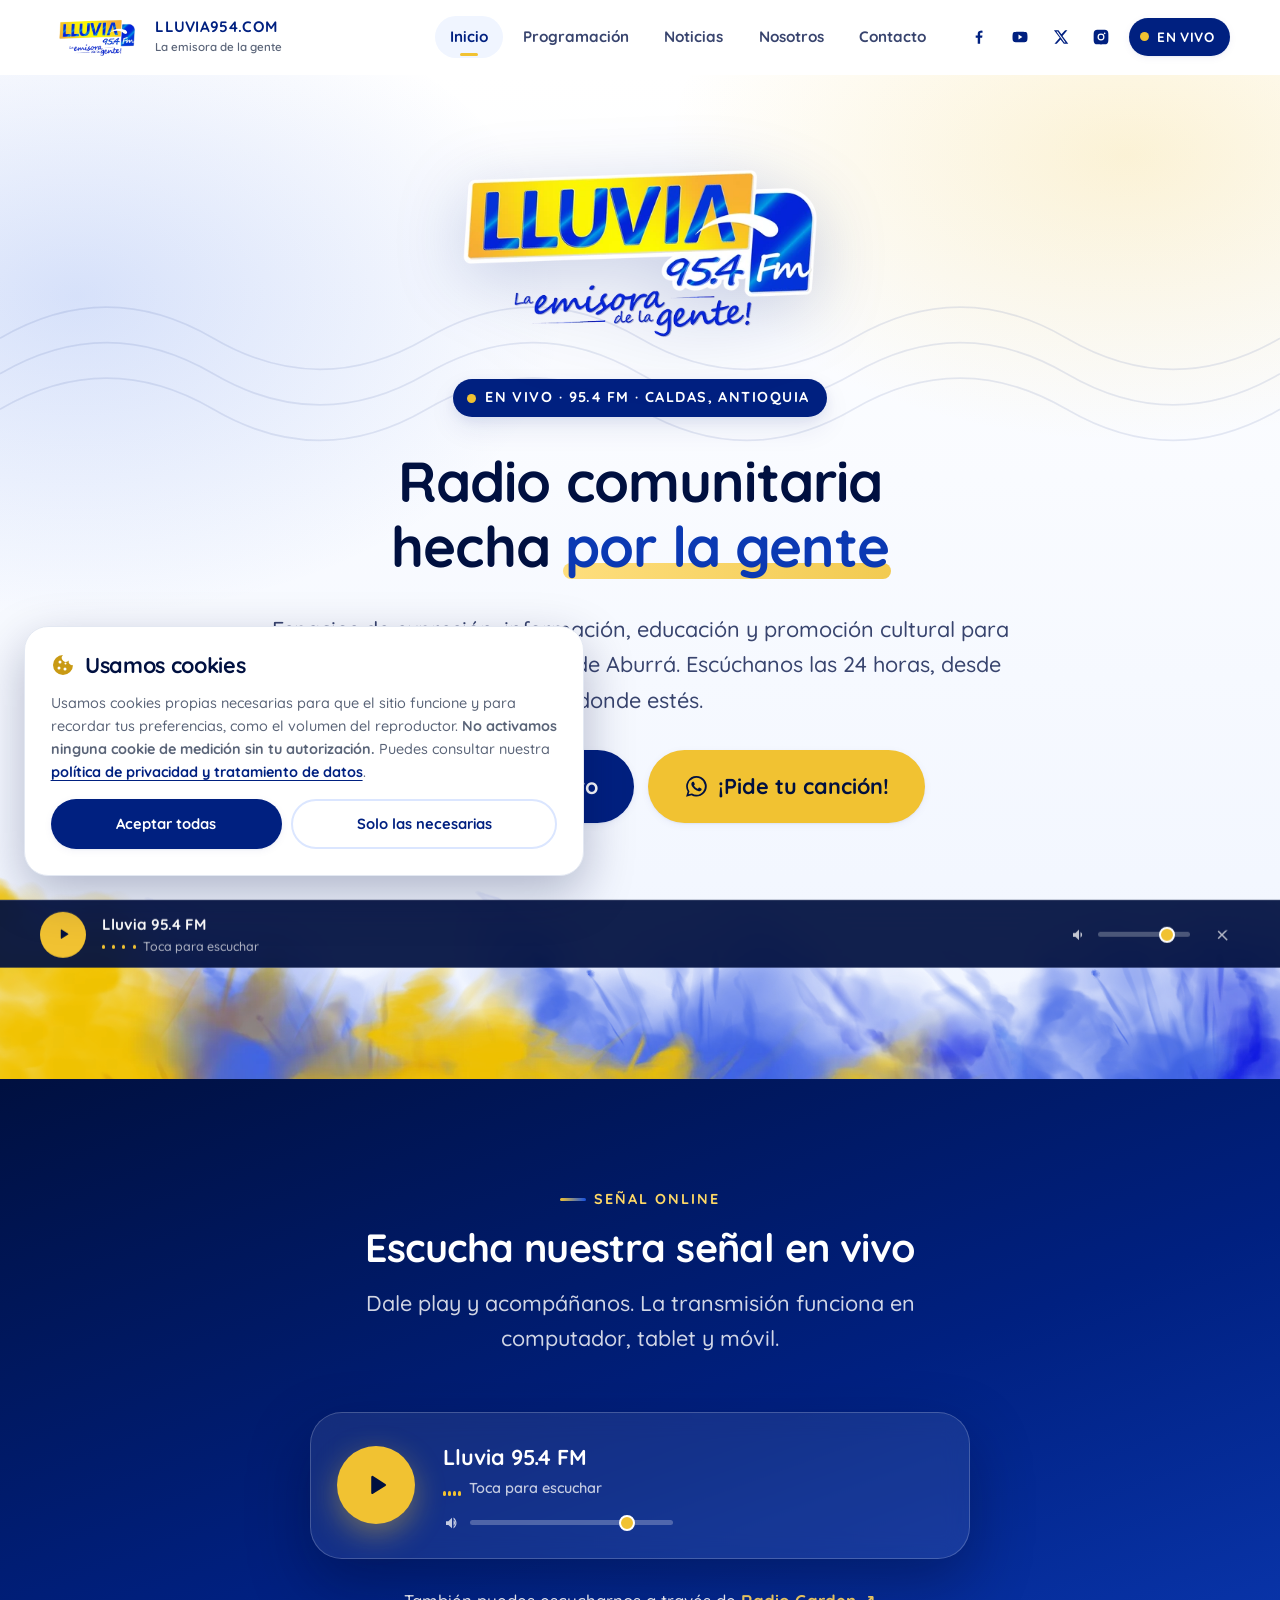
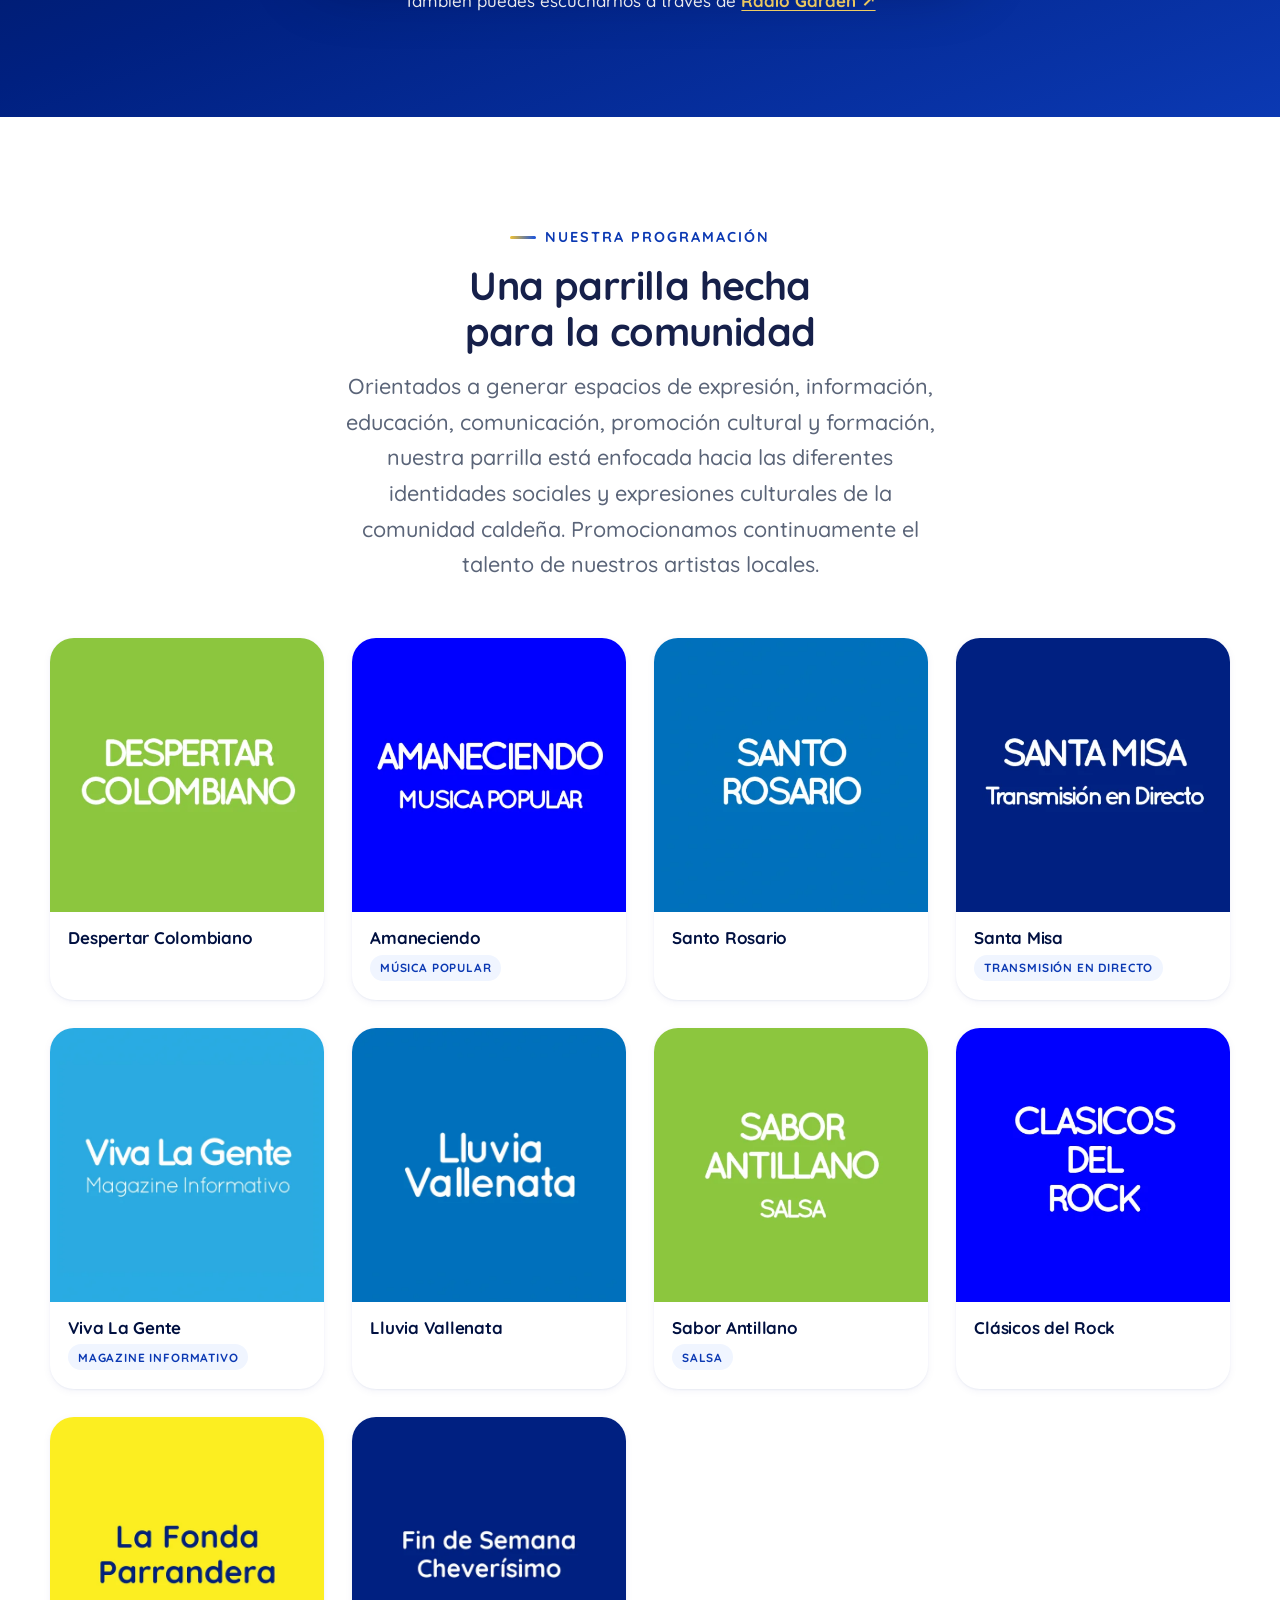
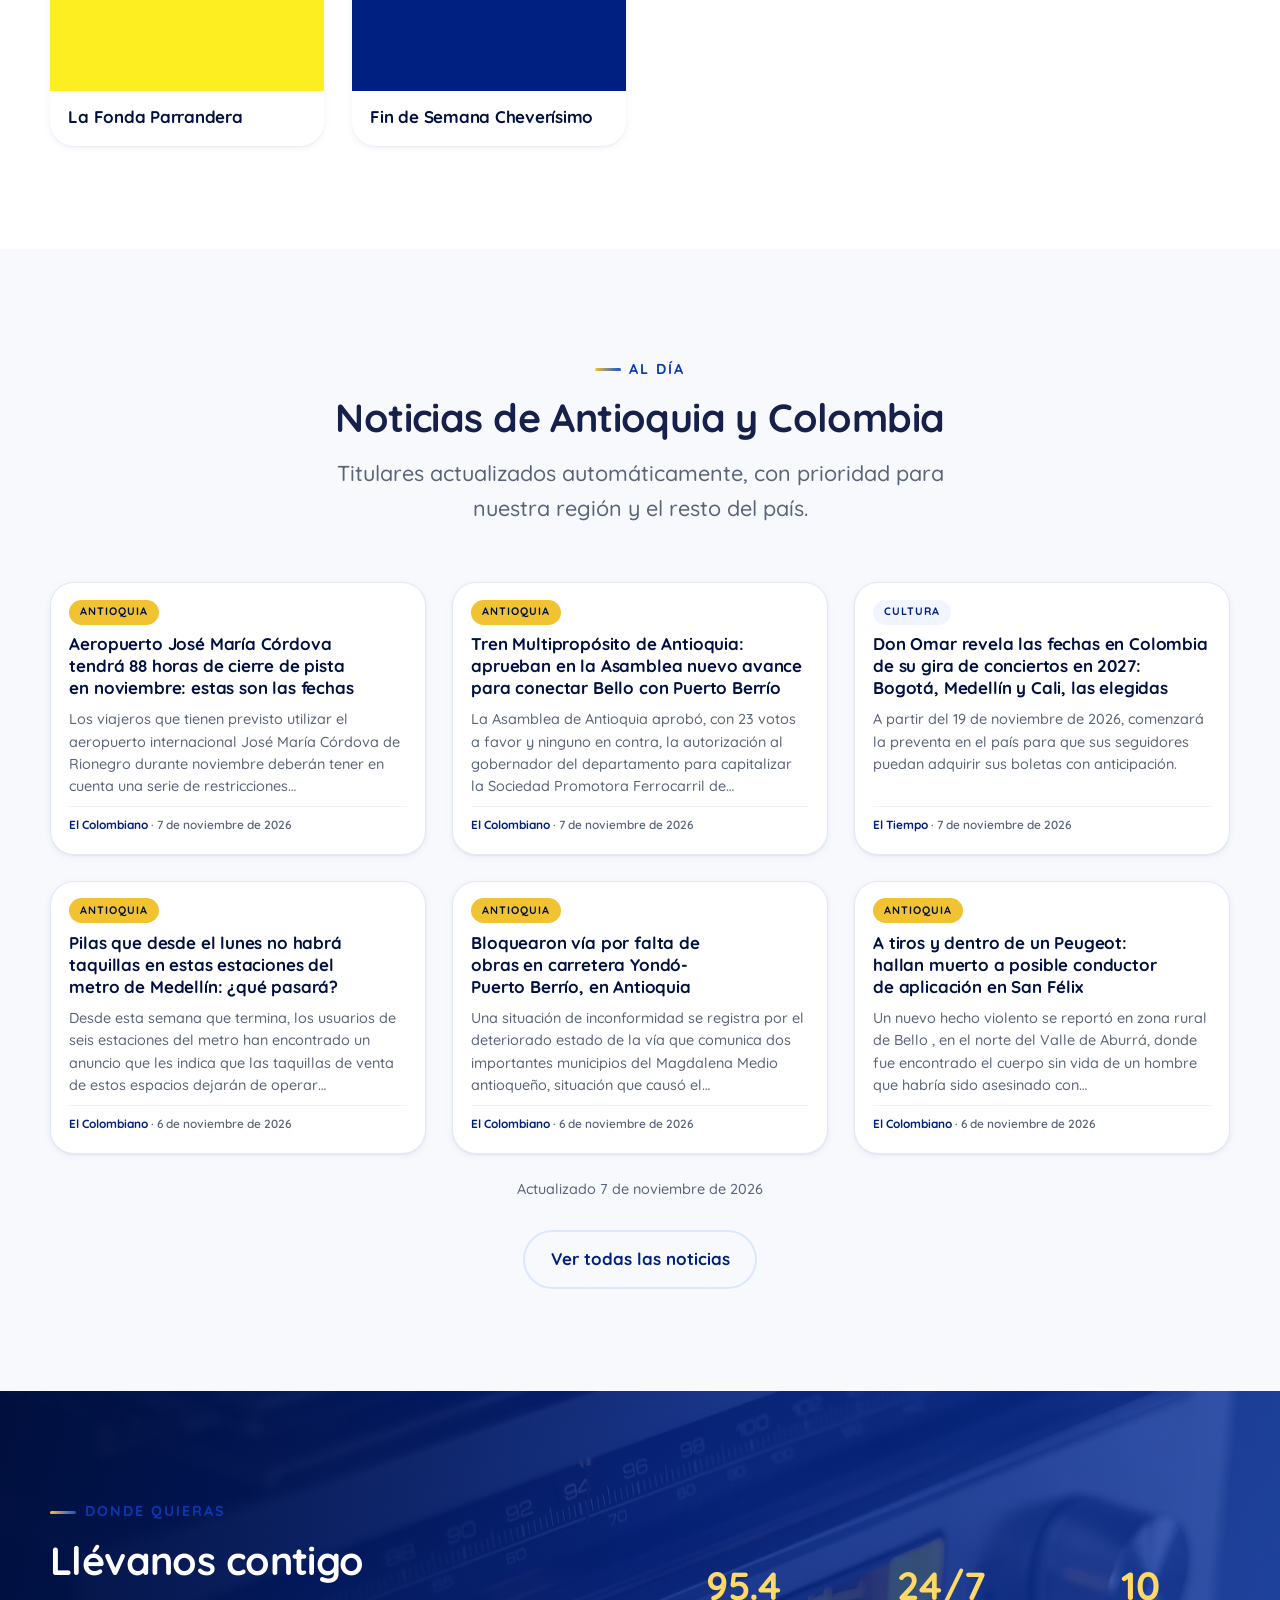
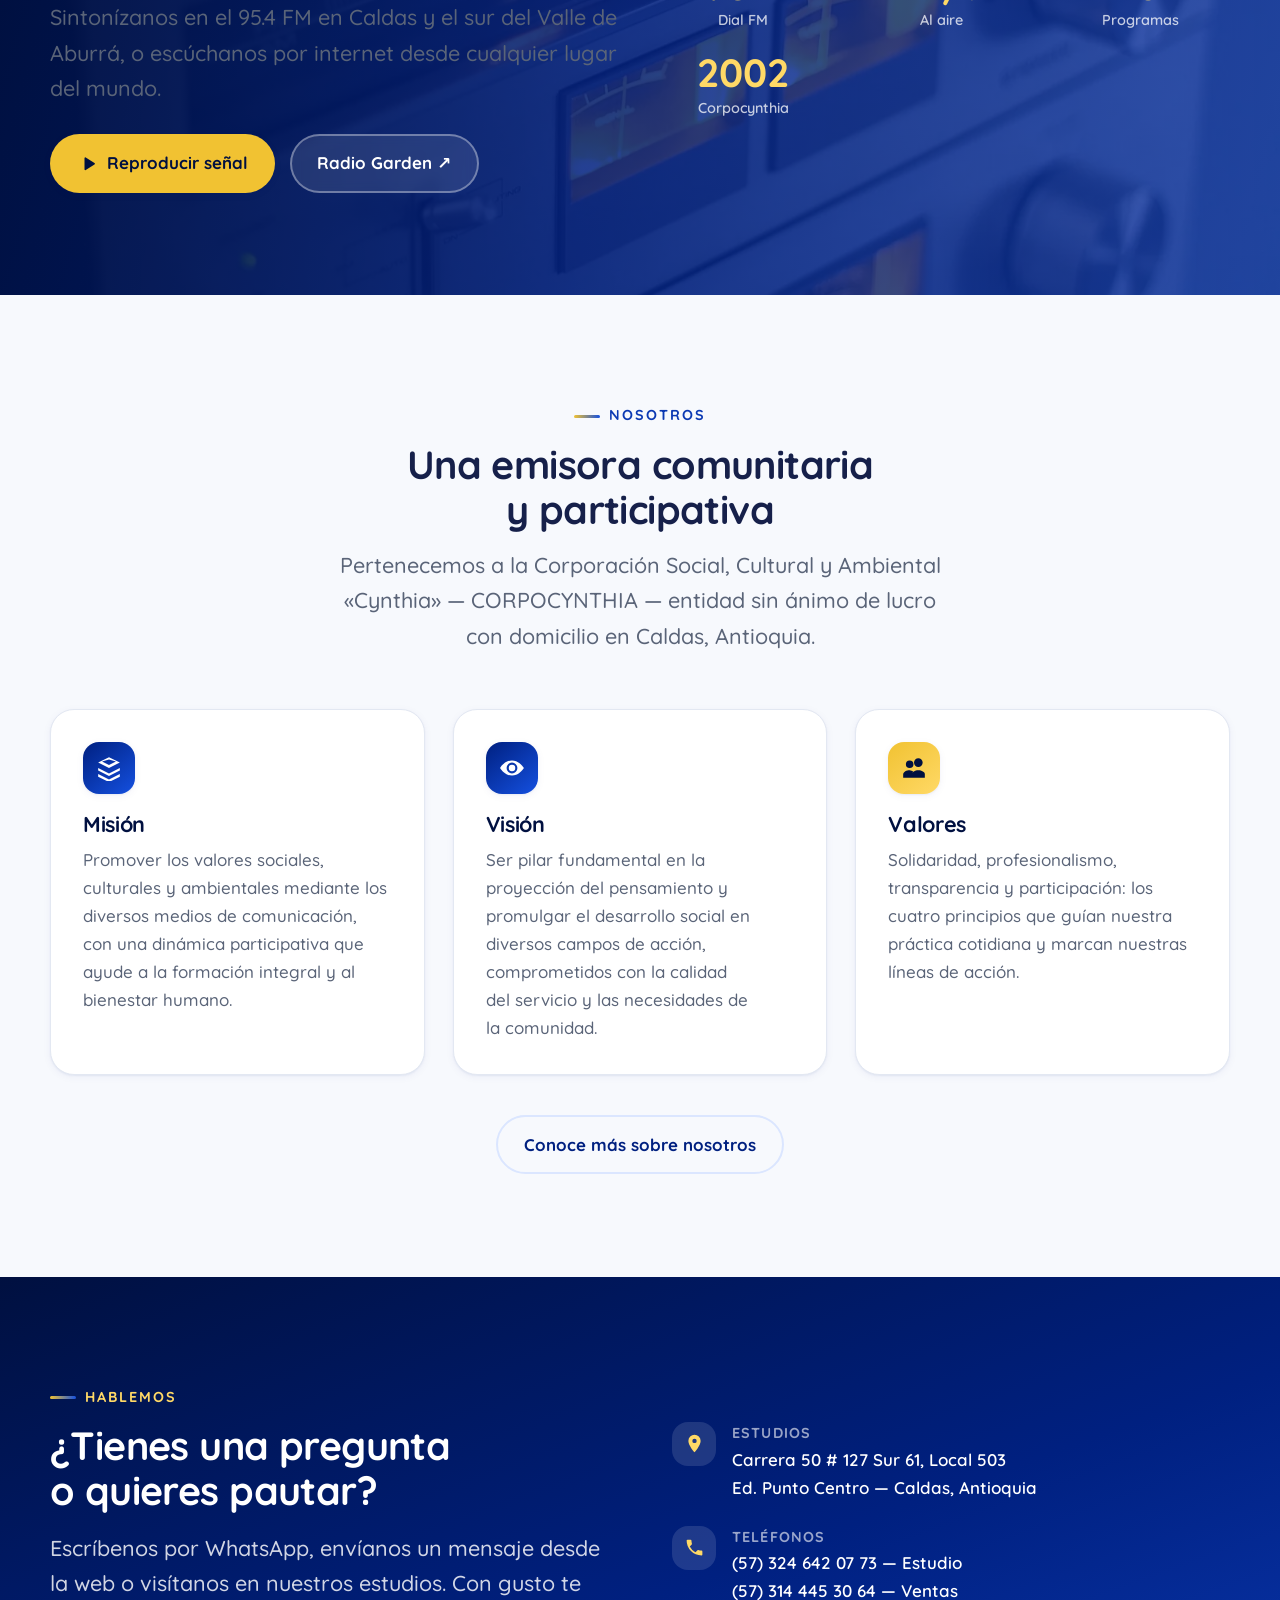
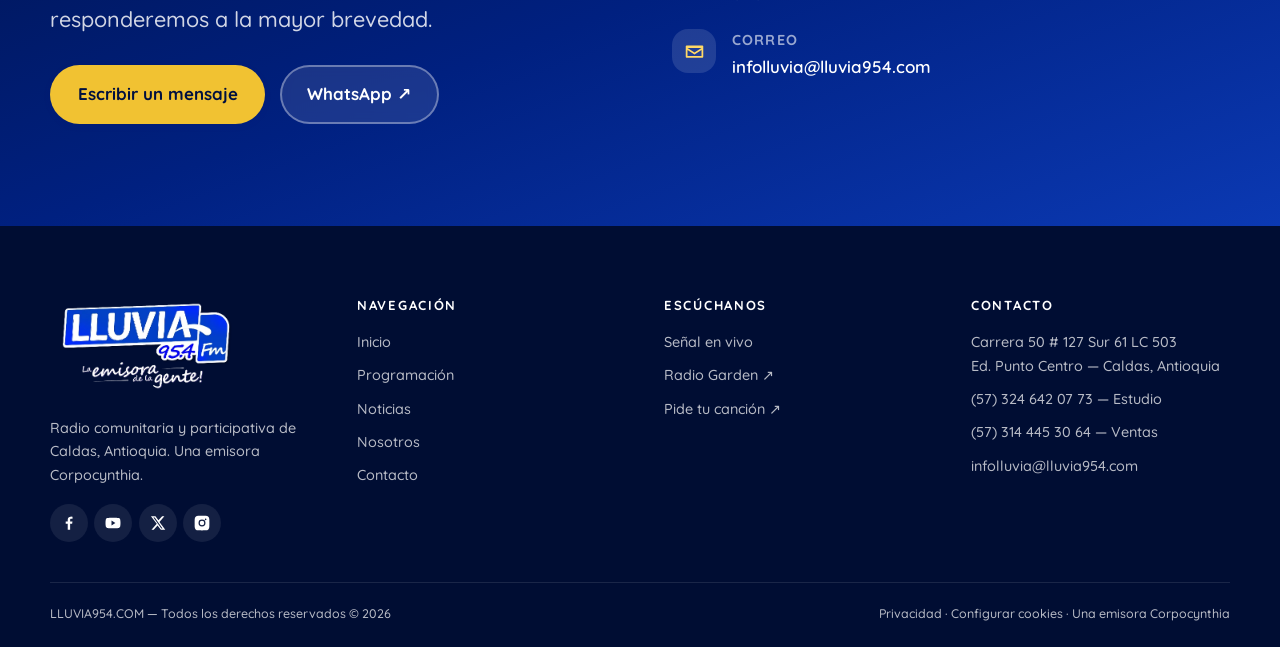
==== commit b85ce5a5: "Actualizar la parrilla: quitar Noctambulos y La Casetera Entran La Fonda Parrandera y Fin de Semana " ====
--- a/index.html
+++ b/index.html
@@ -26,7 +26,7 @@
 <link rel="preconnect" href="https://fonts.googleapis.com">
 <link rel="preconnect" href="https://fonts.gstatic.com" crossorigin>
 <link rel="stylesheet" href="https://fonts.googleapis.com/css2?family=Quicksand:wght@500;600;700;800&display=swap">
-<link rel="stylesheet" href="assets/css/style.css?v=20260912c">
+<link rel="stylesheet" href="assets/css/style.css?v=20260912d">
 
 <script type="application/ld+json">
 {
@@ -275,13 +275,13 @@
         </article>
 
         <article class="program reveal">
-          <div class="program__media"><img src="assets/img/P10-LC.webp" width="600" height="600" loading="lazy" alt="La Casetera"></div>
-          <div class="program__body"><h3>La Casetera</h3><span class="program__tag">Éxitos 80s y 90s</span></div>
+          <div class="program__media"><img src="assets/img/P11-FP.webp" width="600" height="600" loading="lazy" alt="La Fonda Parrandera"></div>
+          <div class="program__body"><h3>La Fonda Parrandera</h3></div>
         </article>
 
         <article class="program reveal" data-delay="1">
-          <div class="program__media"><img src="assets/img/P09-NT.webp" width="600" height="600" loading="lazy" alt="Noctámbulos"></div>
-          <div class="program__body"><h3>Noctámbulos</h3><span class="program__tag">Magazine</span></div>
+          <div class="program__media"><img src="assets/img/P12-FS.webp" width="600" height="600" loading="lazy" alt="Fin de Semana Cheverísimo"></div>
+          <div class="program__body"><h3>Fin de Semana Cheverísimo</h3></div>
         </article>
       </div>
     </div>
@@ -523,7 +523,7 @@
   </div>
 </aside>
 
-<script src="assets/js/main.js?v=20260912c" defer></script>
-<script src="assets/js/noticias.js?v=20260912c" defer></script>
+<script src="assets/js/main.js?v=20260912d" defer></script>
+<script src="assets/js/noticias.js?v=20260912d" defer></script>
 </body>
 </html>
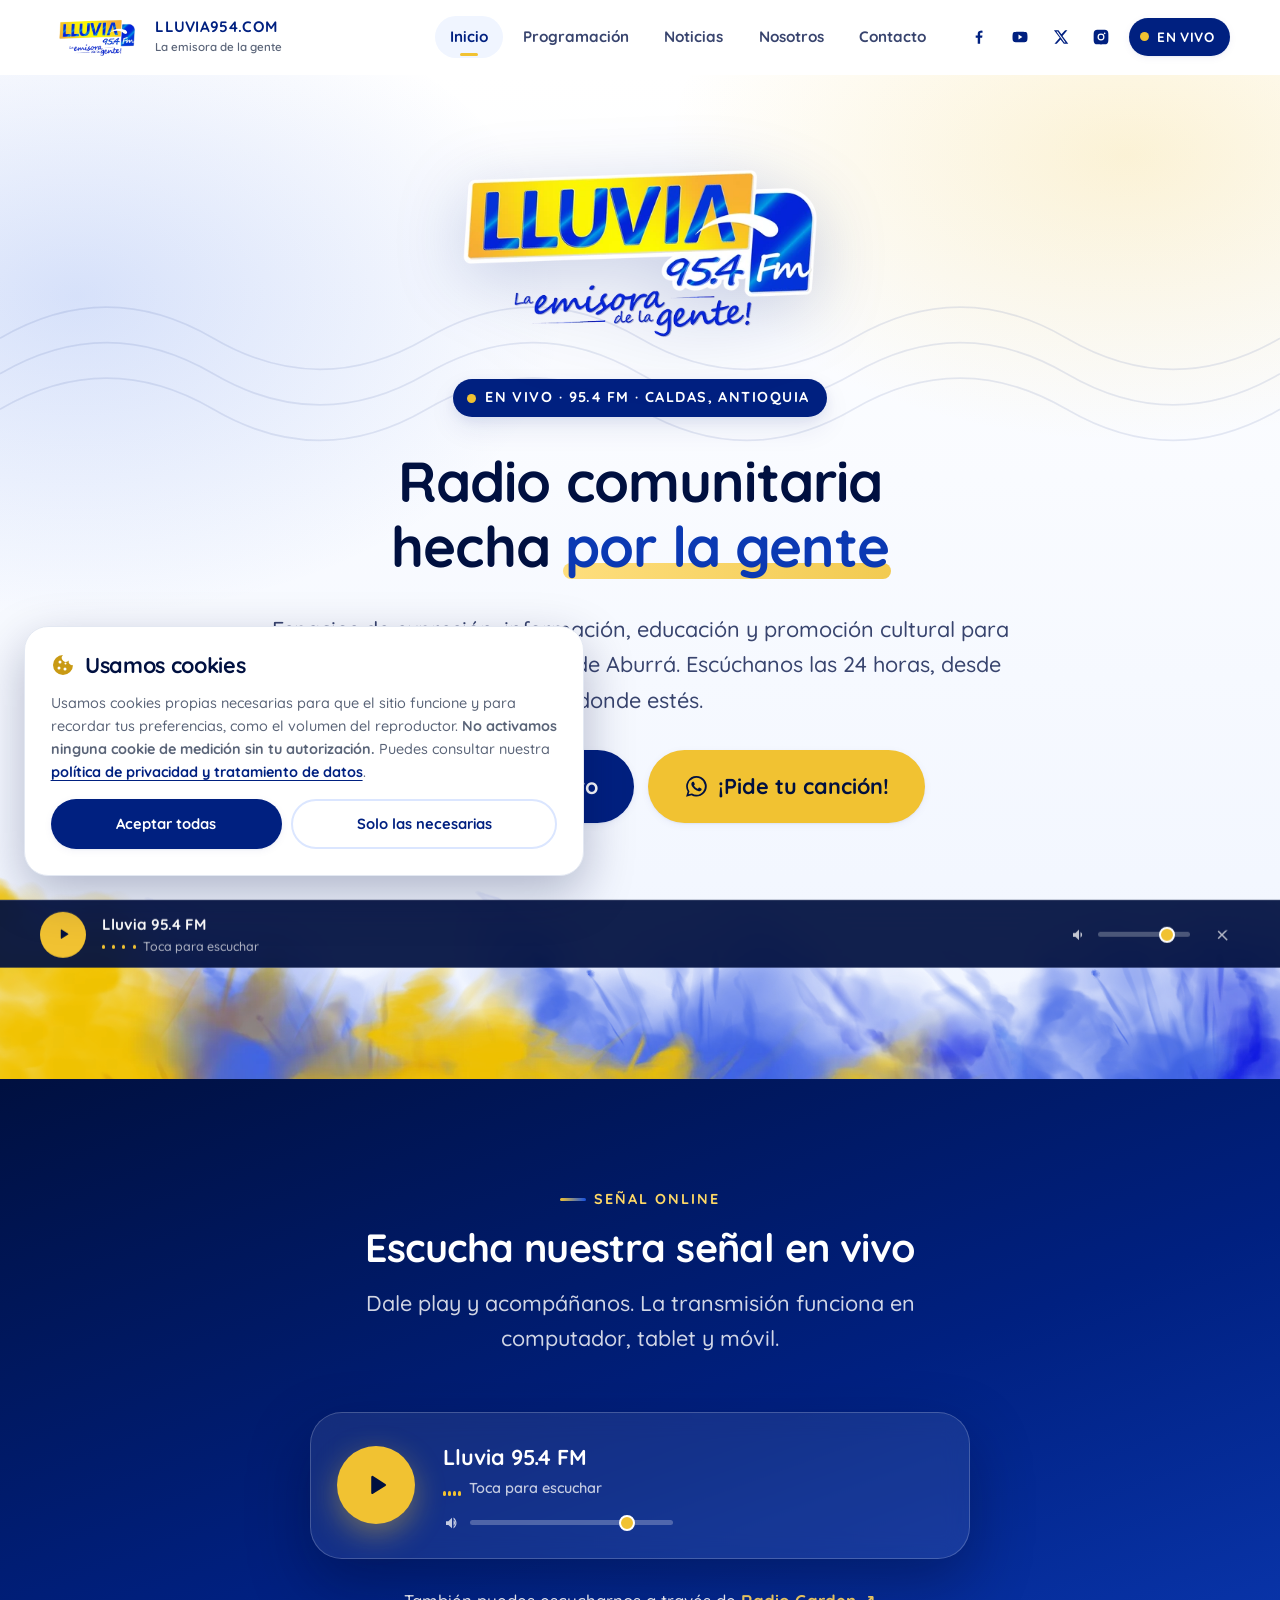
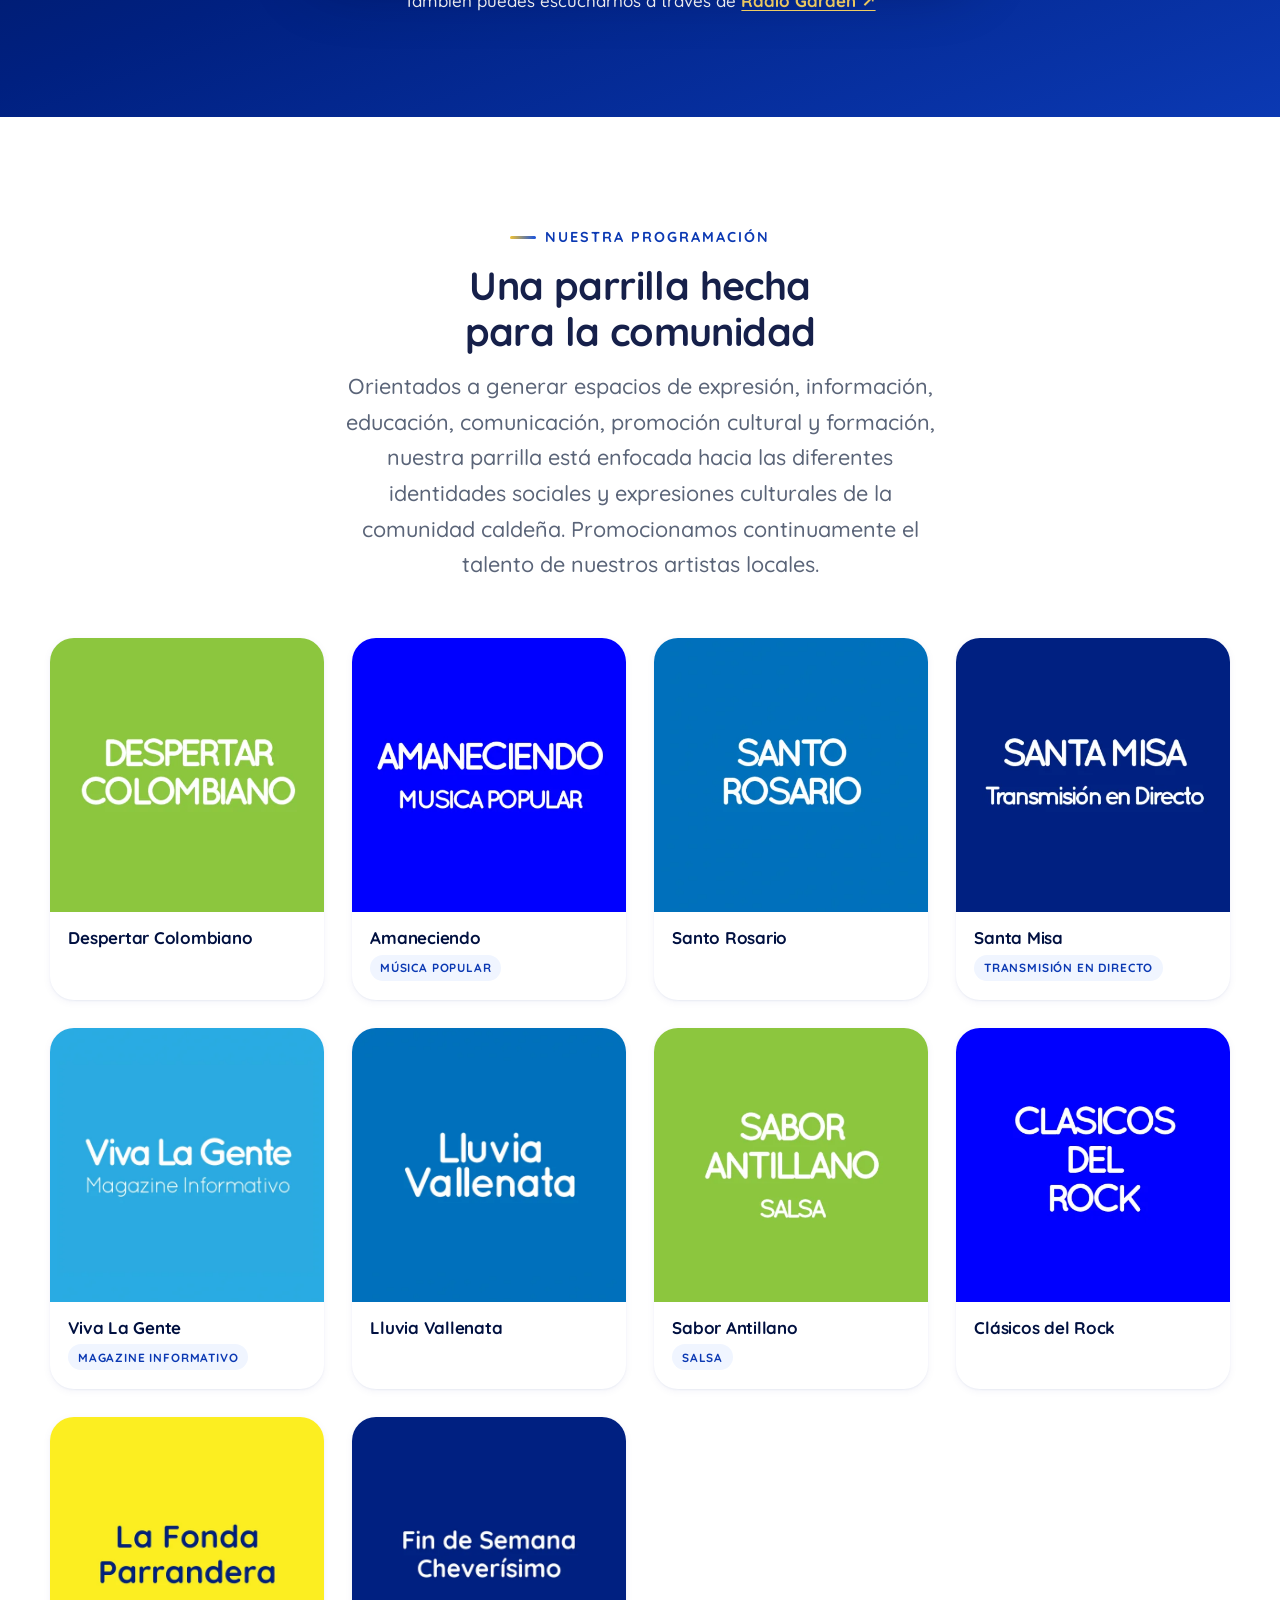
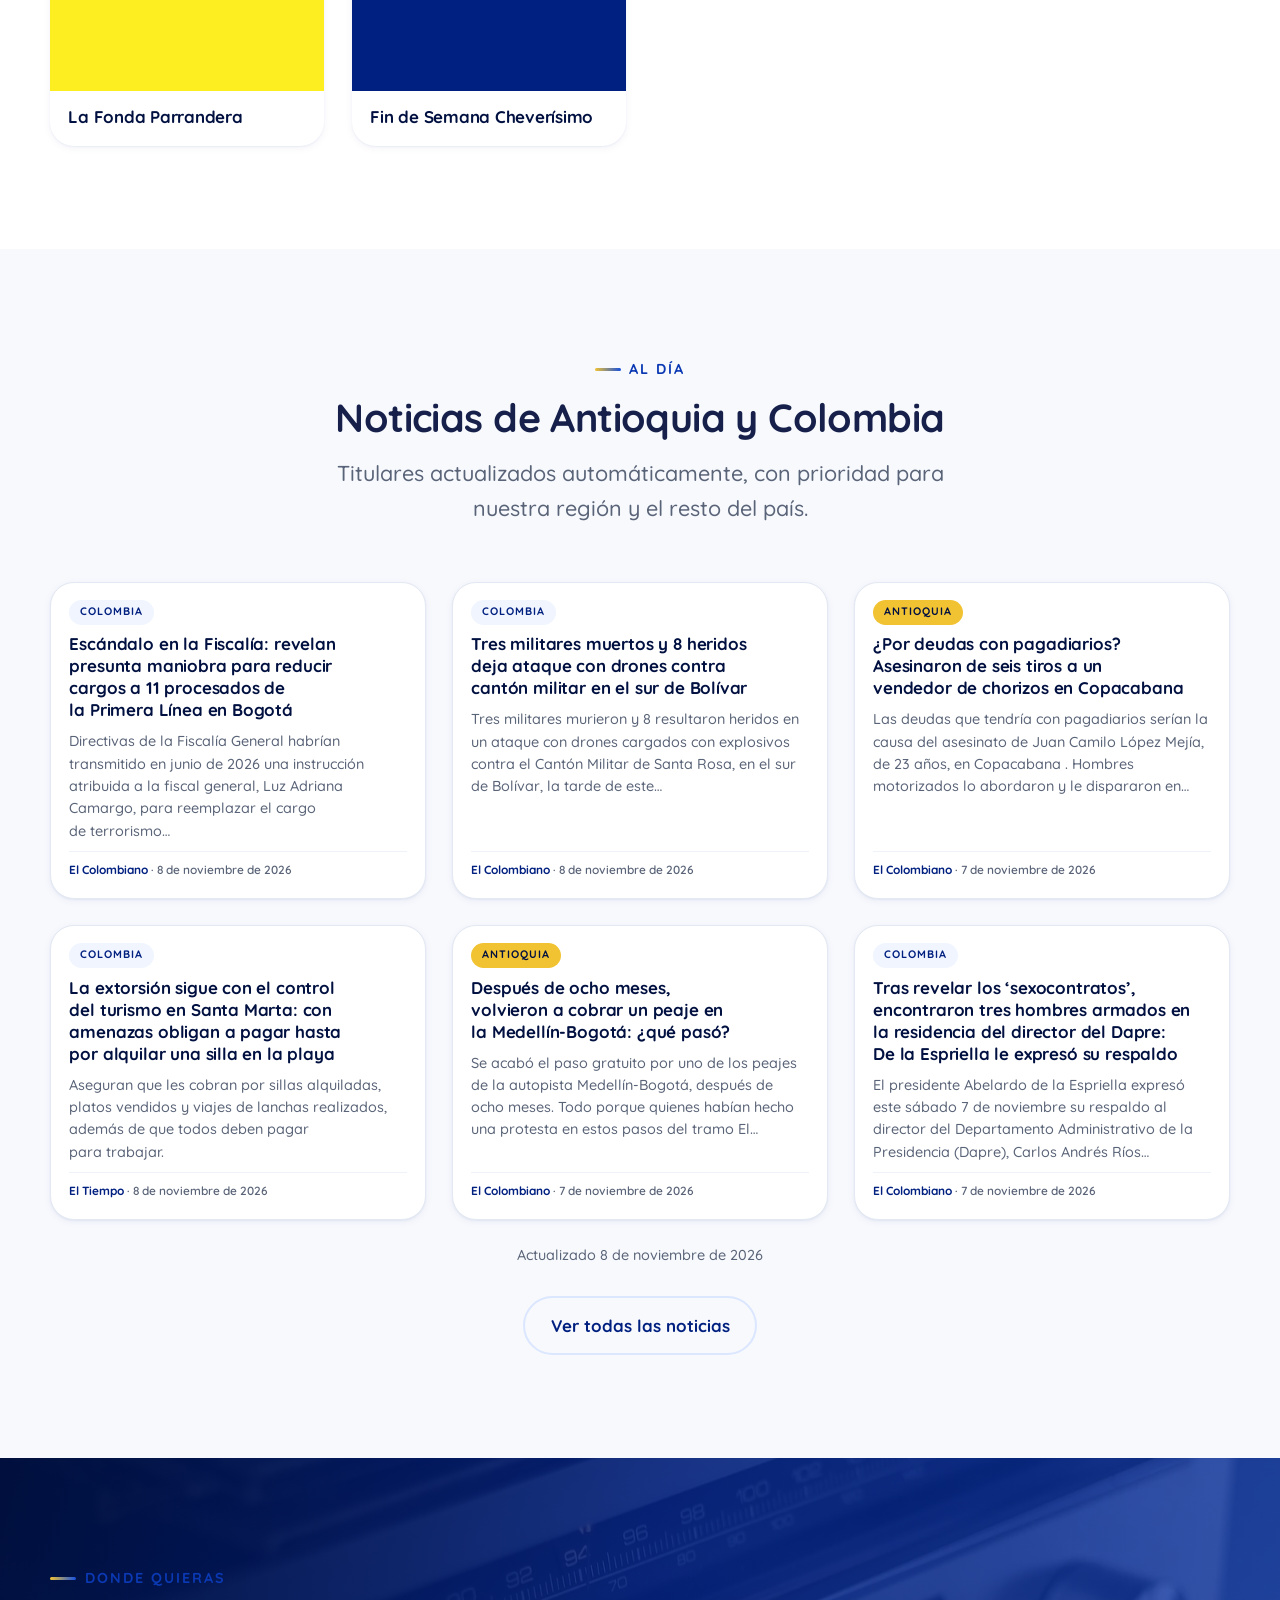
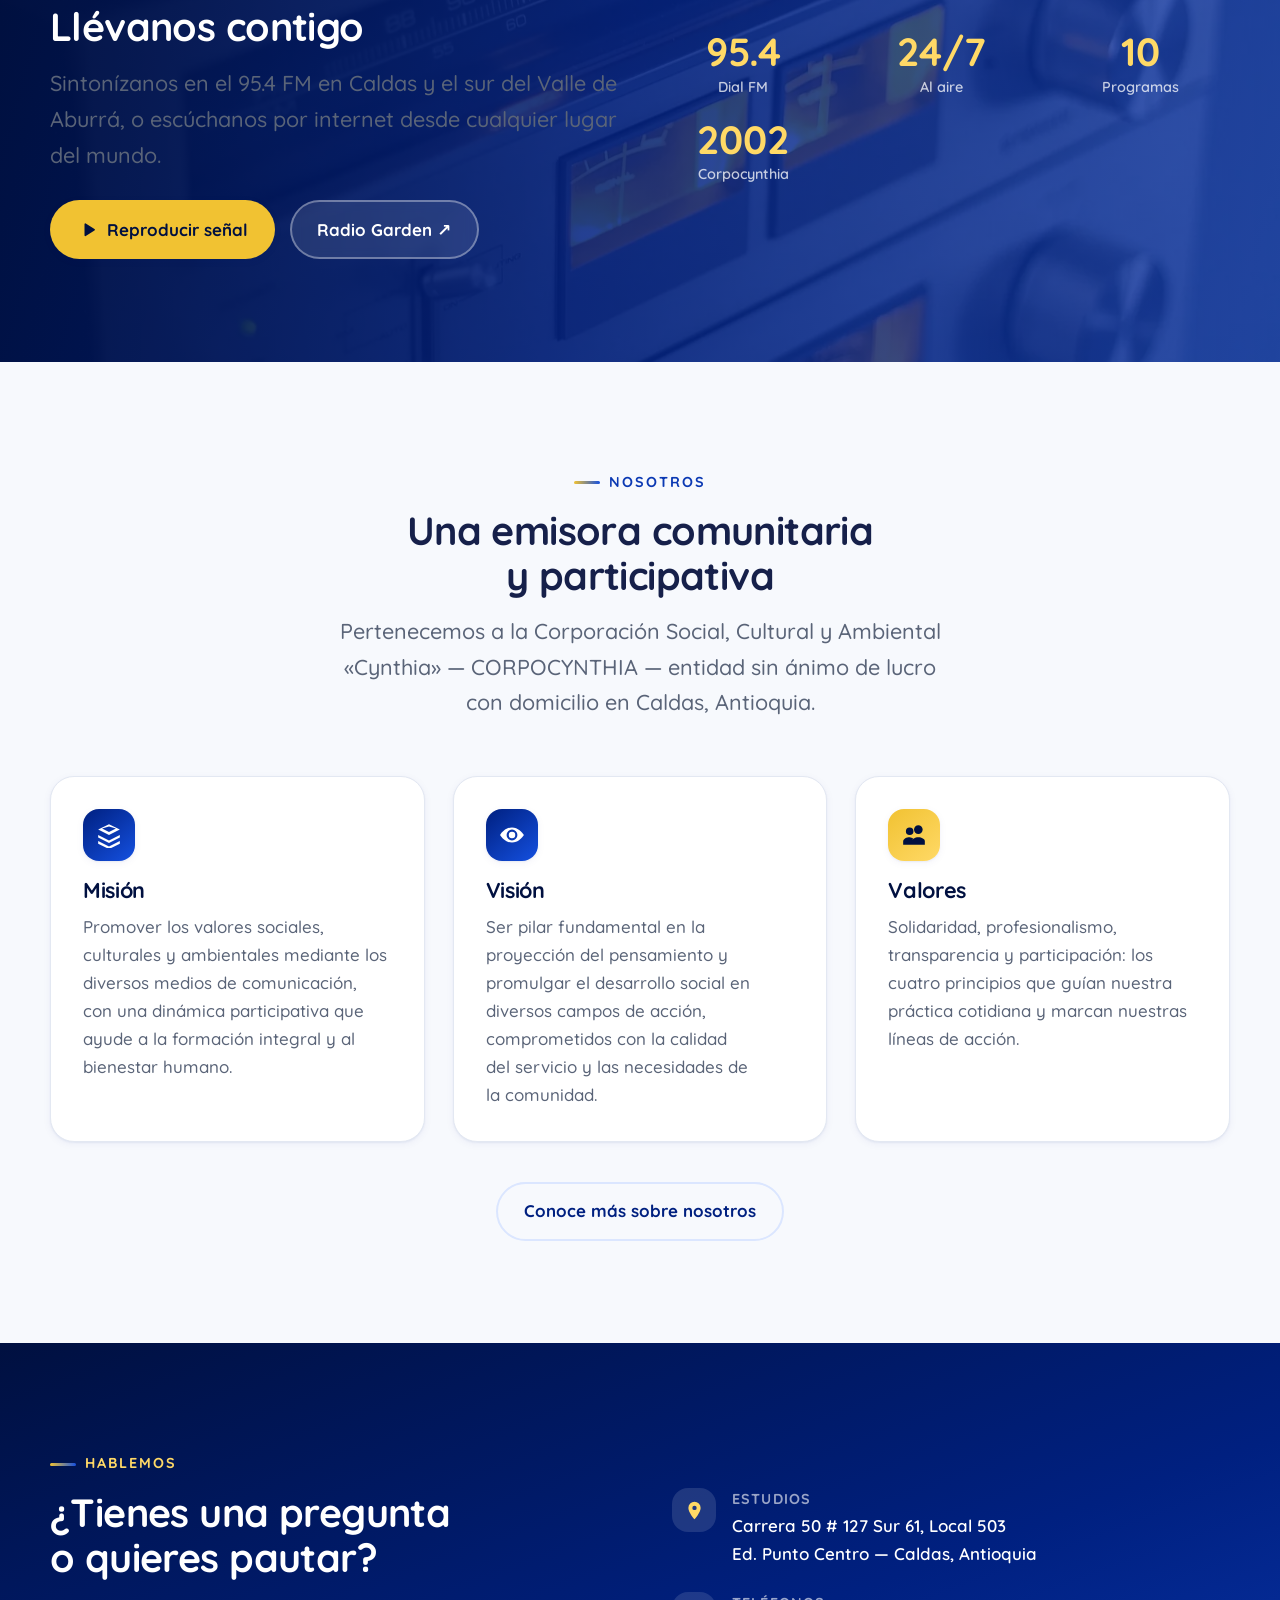
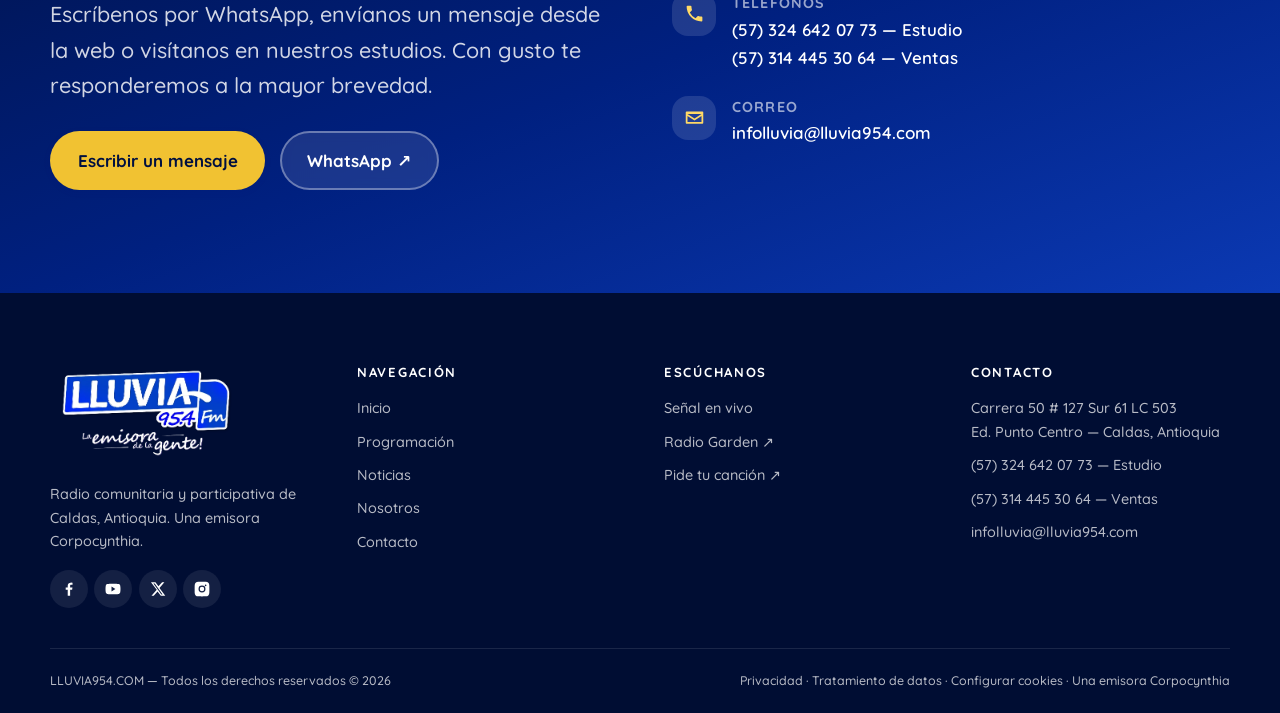
==== commit 5dfaeb0e: "Enlazar los documentos legales que si tienen contenido Al ir a enlazar "Terminos y condiciones" desd" ====
--- a/index.html
+++ b/index.html
@@ -470,7 +470,7 @@
 
     <div class="footer-bottom">
       <p>LLUVIA954.COM — Todos los derechos reservados © <span data-year>2026</span></p>
-      <p><a href="privacidad.html">Privacidad</a> · <a href="#" data-cookies-abrir>Configurar cookies</a> · Una emisora Corpocynthia</p>
+      <p><a href="privacidad.html">Privacidad</a> · <a href="politica-de-tratamiento-de-datos.html">Tratamiento de datos</a> · <a href="#" data-cookies-abrir>Configurar cookies</a> · Una emisora Corpocynthia</p>
     </div>
   </div>
 </footer>
